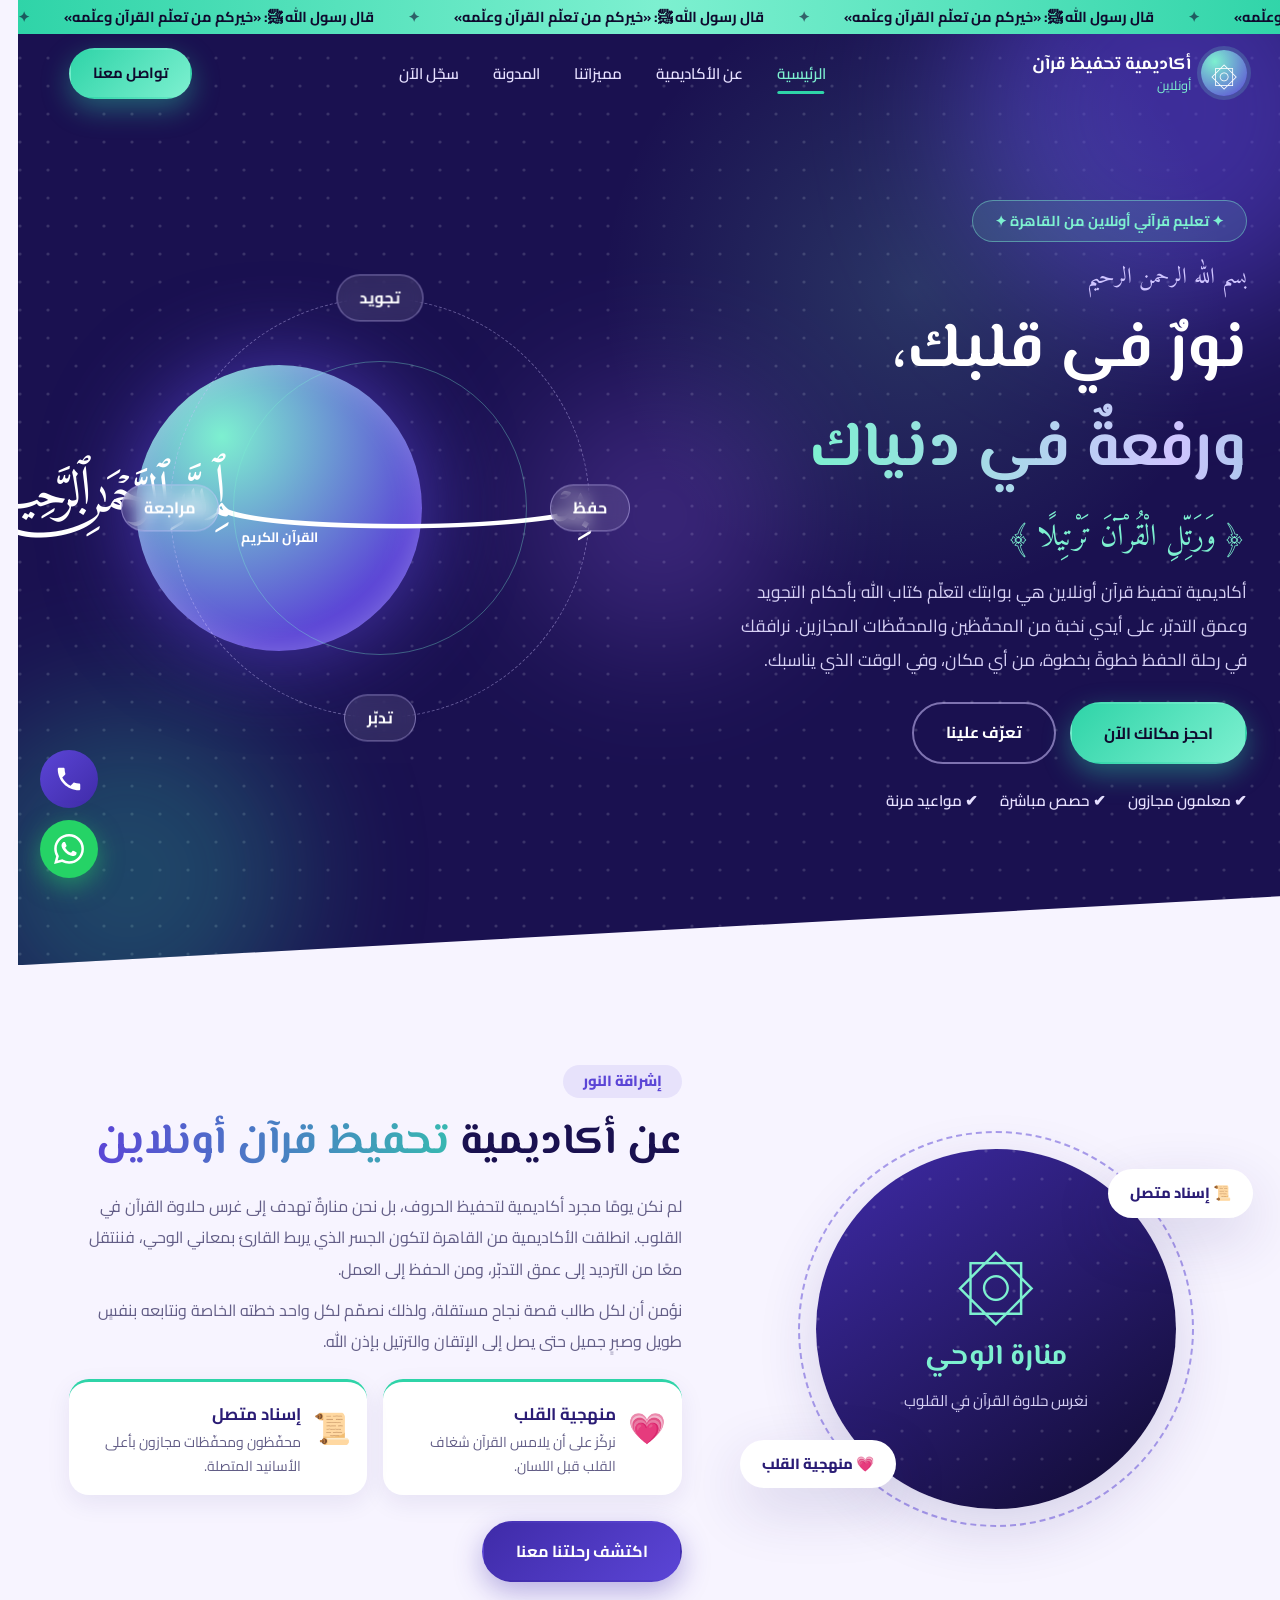
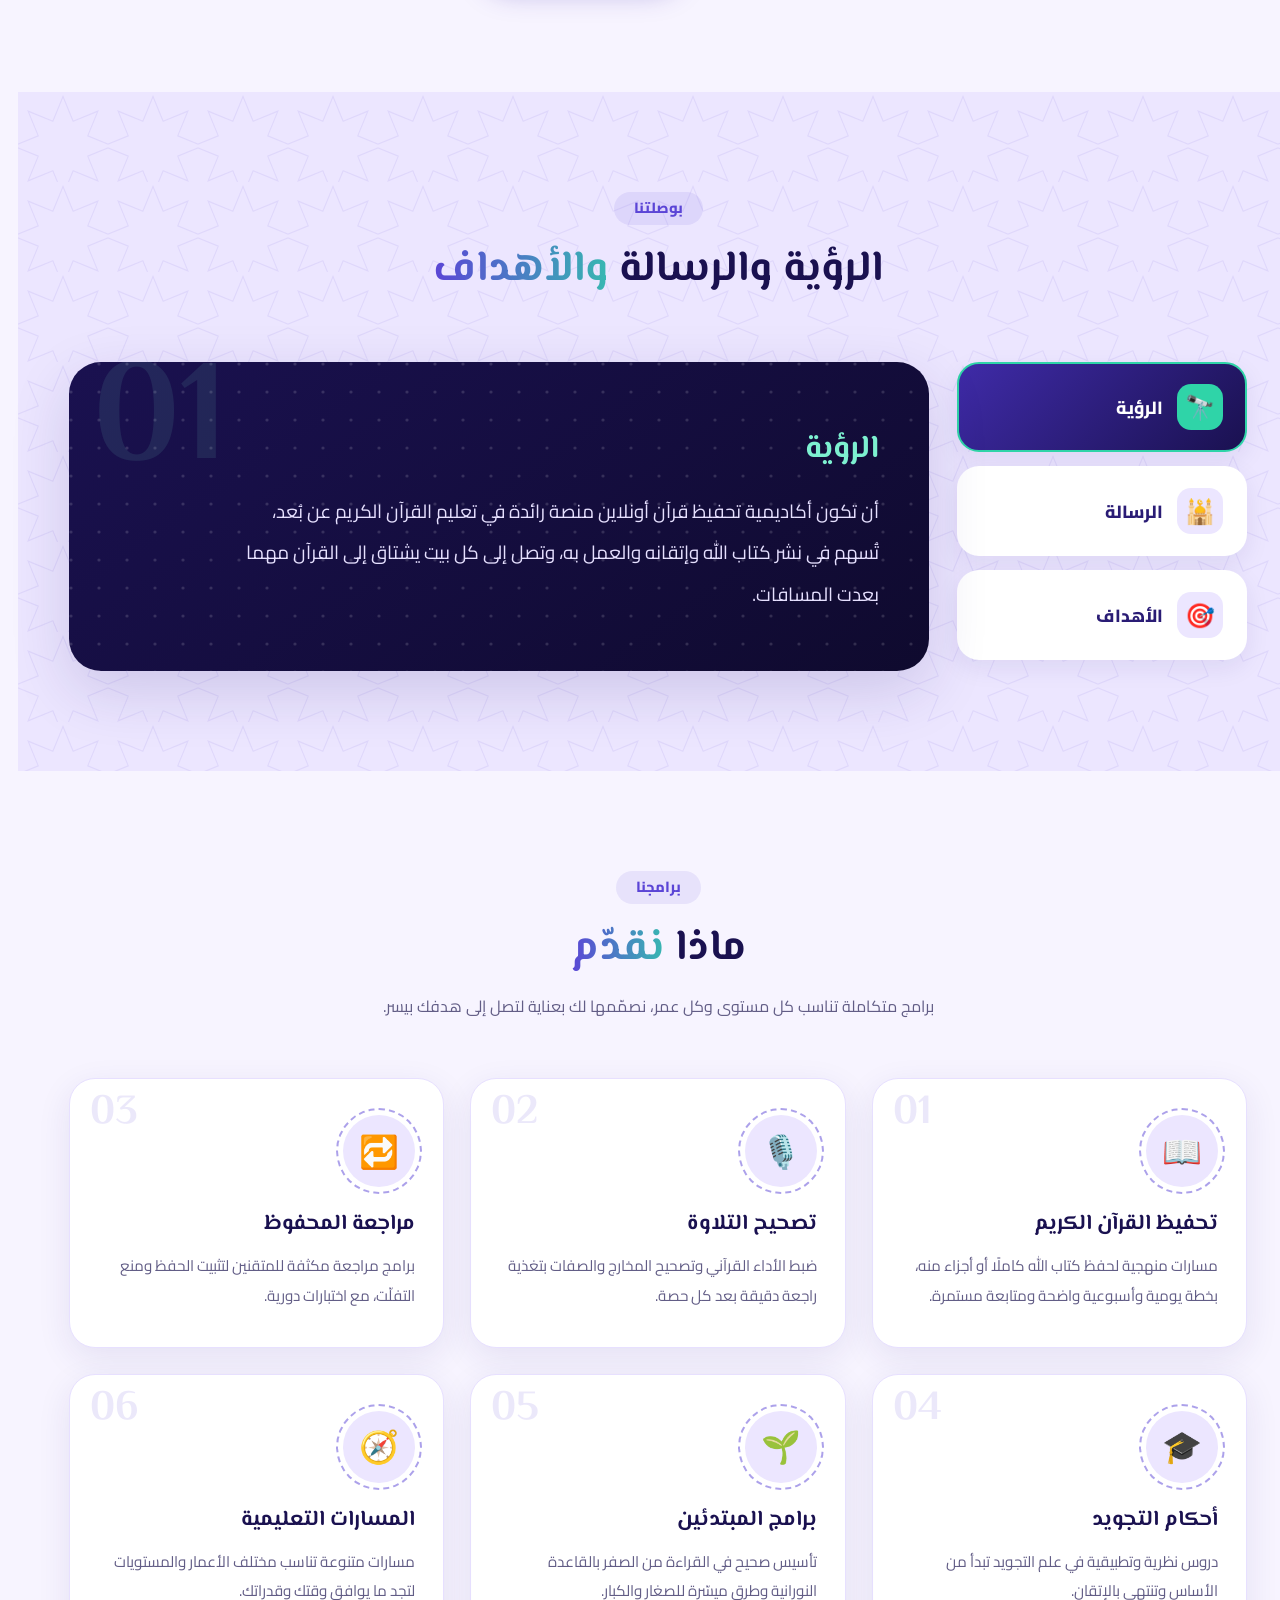
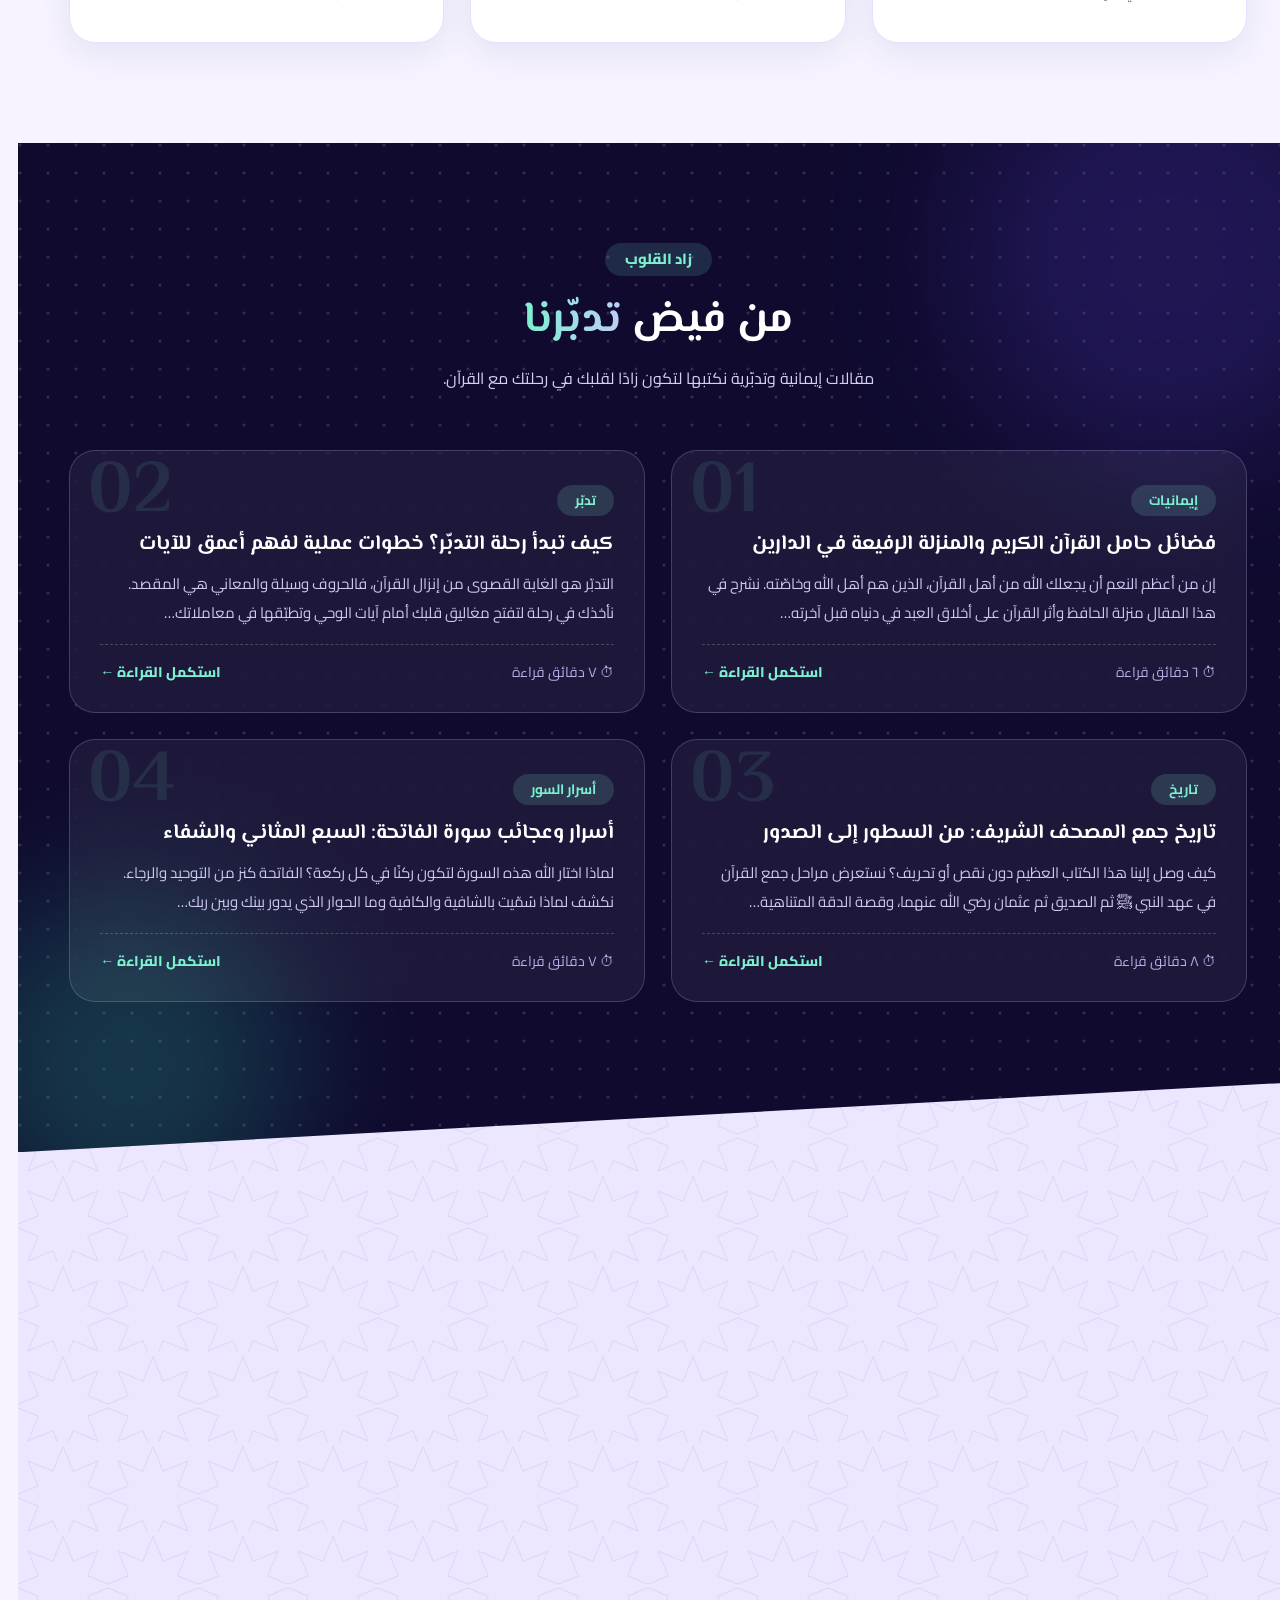
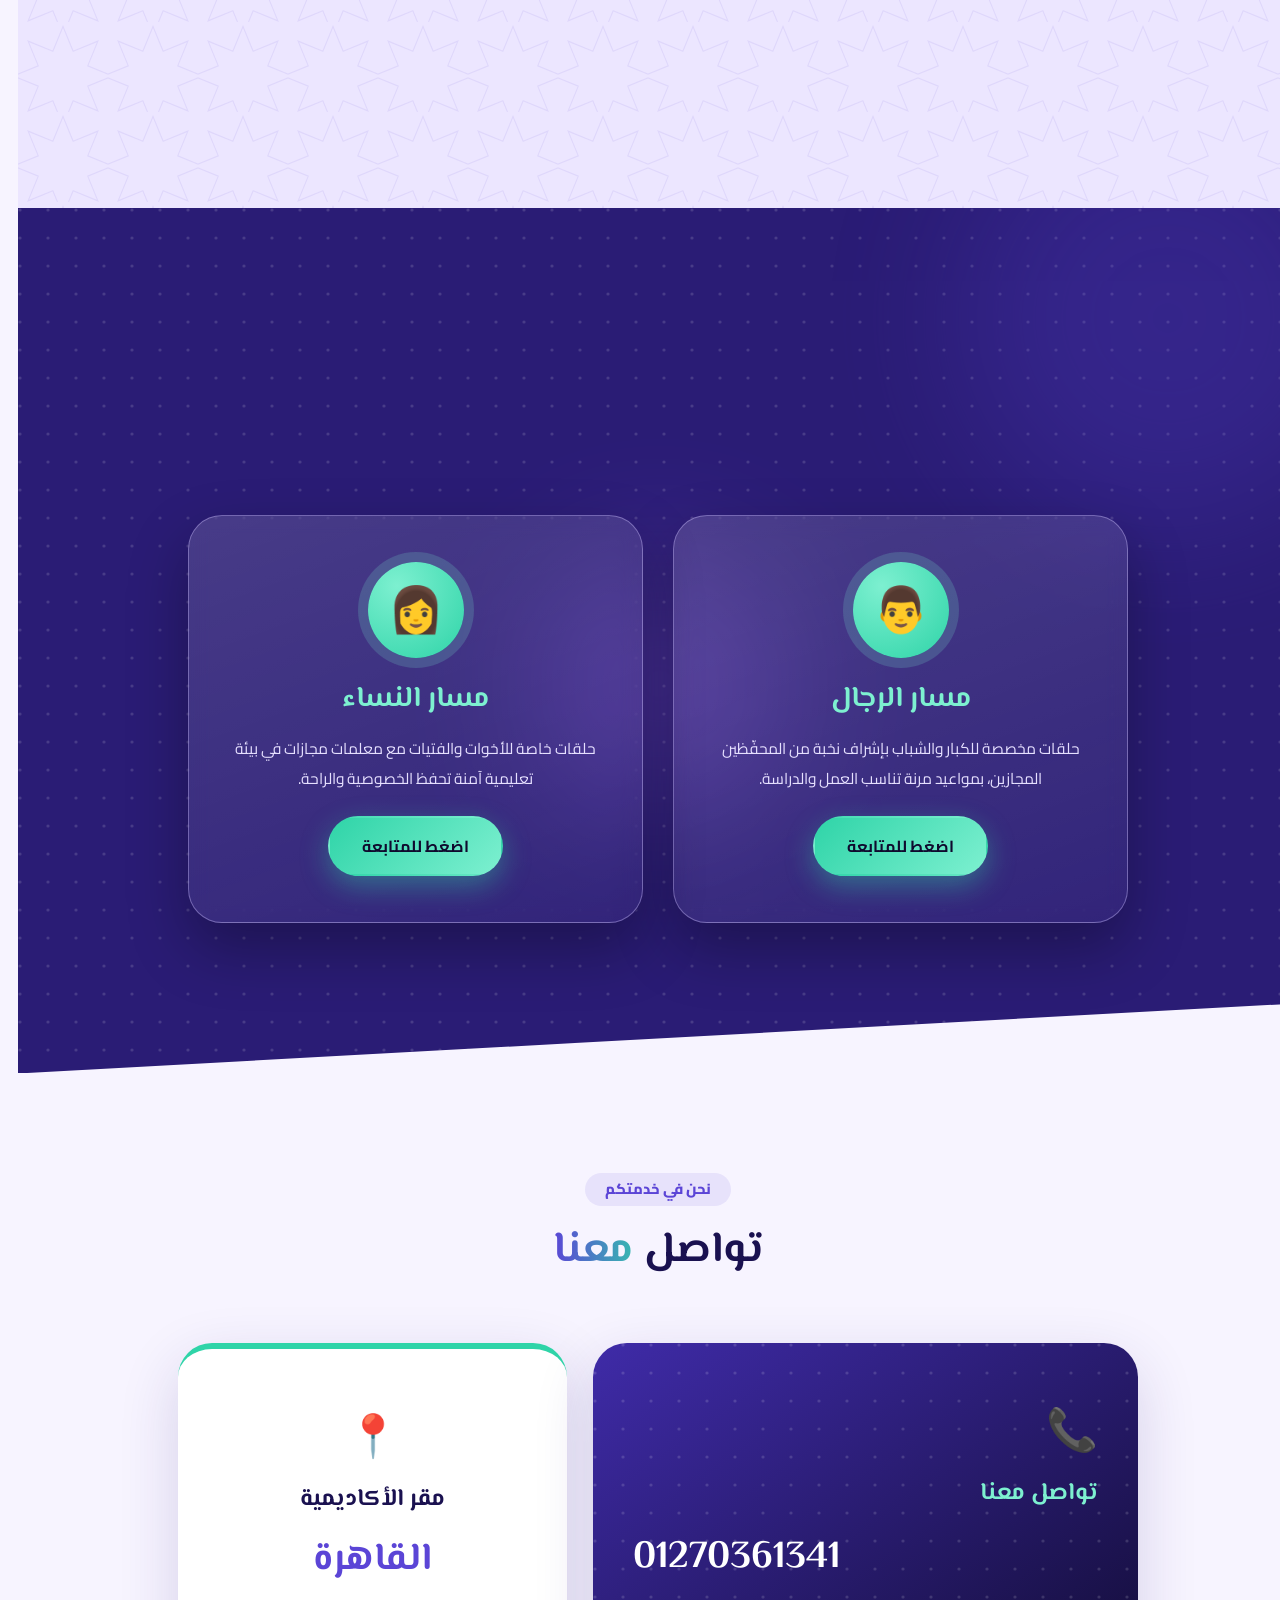
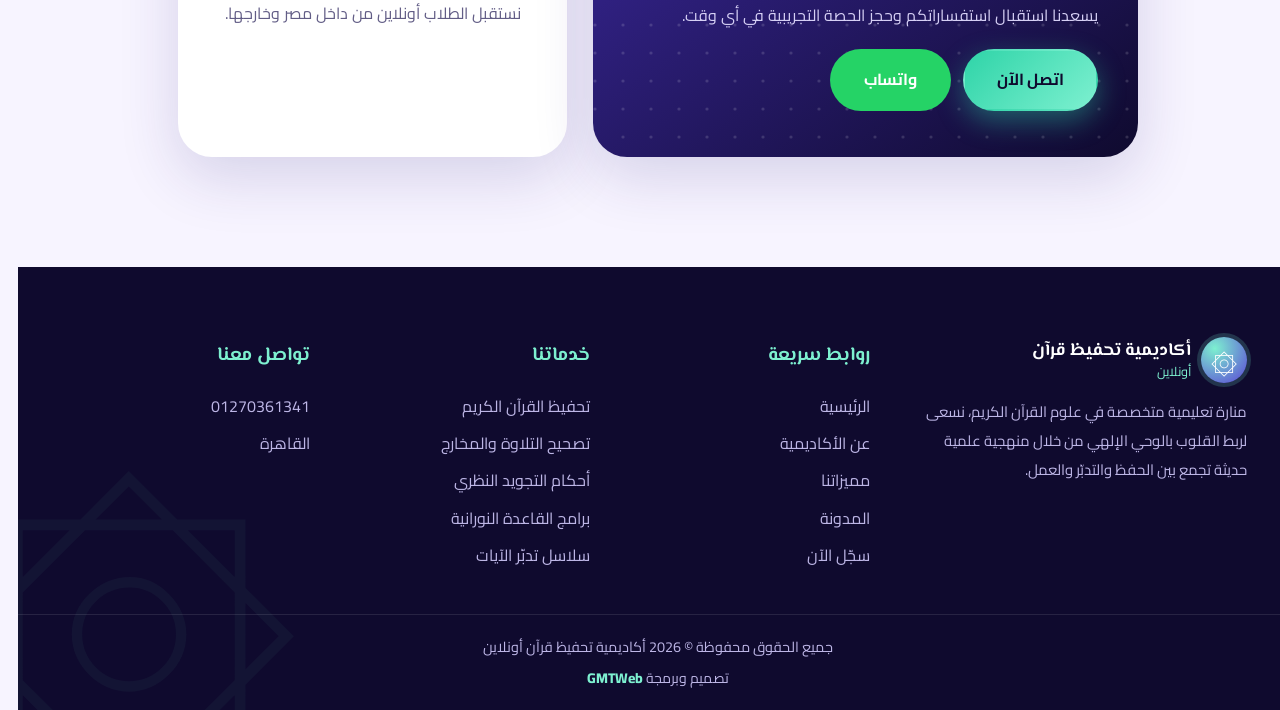
==== index.html @ fb39d2f0 "message" ====
<!DOCTYPE html>
<html lang="ar" dir="rtl">
<head>
  <meta charset="UTF-8">
  <meta name="viewport" content="width=device-width, initial-scale=1.0">
  <title>أكاديمية تحفيظ قرآن أونلاين | القاهرة</title>
  <meta name="description" content="أكاديمية تحفيظ قرآن أونلاين في القاهرة: تحفيظ وتجويد وتصحيح تلاوة ومراجعة على يد نخبة من المحفّظين والمحفّظات المجازين.">
  <link rel="preconnect" href="https://fonts.googleapis.com">
  <link rel="preconnect" href="https://fonts.gstatic.com" crossorigin>
  <link href="https://fonts.googleapis.com/css2?family=Amiri:wght@400;700&family=Cairo:wght@300;400;600;700;800&family=El+Messiri:wght@500;600;700&display=swap" rel="stylesheet">
  <link rel="stylesheet" href="style.css">
</head>
<body>

  <!-- ================= HEADER ================= -->
  <div class="site-header" id="siteHeader">
    <div class="topbar">
      <div class="topbar-track">
        <span>قال رسول الله ﷺ: «خيركم من تعلّم القرآن وعلّمه»</span><i>✦</i>
        <span>قال رسول الله ﷺ: «خيركم من تعلّم القرآن وعلّمه»</span><i>✦</i>
        <span>قال رسول الله ﷺ: «خيركم من تعلّم القرآن وعلّمه»</span><i>✦</i>
        <span>قال رسول الله ﷺ: «خيركم من تعلّم القرآن وعلّمه»</span><i>✦</i>
        <span>قال رسول الله ﷺ: «خيركم من تعلّم القرآن وعلّمه»</span><i>✦</i>
        <span>قال رسول الله ﷺ: «خيركم من تعلّم القرآن وعلّمه»</span><i>✦</i>
      </div>
    </div>
    <nav class="nav">
      <div class="container nav-in">
        <a href="#home" class="logo">
          <span class="logo-mark">۞</span>
          <span class="logo-text"><b>أكاديمية تحفيظ قرآن</b><small>أونلاين</small></span>
        </a>
        <ul class="menu" id="menu">
          <li><a href="#home" data-sec="home" class="active">الرئيسية</a></li>
          <li><a href="#about" data-sec="about">عن الأكاديمية</a></li>
          <li><a href="#features" data-sec="features">مميزاتنا</a></li>
          <li><a href="#blog" data-sec="blog">المدونة</a></li>
          <li><a href="#register" data-sec="register">سجّل الآن</a></li>
          <li class="menu-wa"><a href="https://wa.me/201270361341" target="_blank" rel="noopener">تواصل معنا</a></li>
        </ul>
        <div class="nav-end">
          <a href="https://wa.me/201270361341" target="_blank" rel="noopener" class="btn btn-mint btn-sm nav-wa">تواصل معنا</a>
          <button class="burger" id="burger" aria-label="القائمة"><span></span><span></span><span></span></button>
        </div>
      </div>
    </nav>
  </div>

  <!-- ================= HERO ================= -->
  <section class="hero cut" id="home">
    <div class="blob b1"></div><div class="blob b2"></div><div class="blob b3"></div>
    <div class="spot"></div>
    <div class="container hero-grid">
      <div class="hero-text reveal-r">
        <span class="pill">✦ تعليم قرآني أونلاين من القاهرة ✦</span>
        <p class="basmala">بسم الله الرحمن الرحيم</p>
        <h1>نورٌ في قلبك،<br><span class="grad">ورفعةٌ في دنياك</span></h1>
        <p class="hero-verse">﴿ وَرَتِّلِ الْقُرْآنَ تَرْتِيلًا ﴾</p>
        <p class="hero-desc">
          أكاديمية تحفيظ قرآن أونلاين هي بوابتك لتعلّم كتاب الله بأحكام التجويد وعمق التدبّر،
          على أيدي نخبة من المحفّظين والمحفّظات المجازين. نرافقك في رحلة الحفظ خطوةً بخطوة،
          من أي مكان، وفي الوقت الذي يناسبك.
        </p>
        <div class="hero-btns">
          <button class="btn btn-mint" data-open-modal data-track="حجز عام">احجز مكانك الآن</button>
          <a href="#about" class="btn btn-line">تعرّف علينا</a>
        </div>
        <ul class="hero-checks">
          <li>✔ معلمون مجازون</li>
          <li>✔ حصص مباشرة</li>
          <li>✔ مواعيد مرنة</li>
        </ul>
      </div>

      <div class="hero-visual reveal-z">
        <div class="orbit">
          <div class="o-ring o-r1"></div>
          <div class="o-ring o-r2"></div>
          <div class="o-spin">
            <span class="o-chip oc1">تجويد</span>
            <span class="o-chip oc2">حفظ</span>
            <span class="o-chip oc3">تدبّر</span>
            <span class="o-chip oc4">مراجعة</span>
          </div>
          <div class="o-core"><span>﷽</span><small>القرآن الكريم</small></div>
        </div>
      </div>
    </div>
  </section>

  <!-- ================= ABOUT ================= -->
  <section class="section about after-cut" id="about">
    <div class="container about-grid">
      <div class="about-visual reveal-l">
        <div class="disc">
          <div class="disc-ring"></div>
          <div class="disc-in">
            <span class="disc-star">۞</span>
            <h3>منارة الوحي</h3>
            <p>نغرس حلاوة القرآن في القلوب</p>
          </div>
        </div>
        <div class="glass-chip gc-1">📜 إسناد متصل</div>
        <div class="glass-chip gc-2">💗 منهجية القلب</div>
      </div>

      <div class="about-text reveal-r">
        <span class="label">إشراقة النور</span>
        <h2 class="h2">عن أكاديمية <span class="grad">تحفيظ قرآن أونلاين</span></h2>
        <p>
          لم نكن يومًا مجرد أكاديمية لتحفيظ الحروف، بل نحن منارةٌ تهدف إلى غرس حلاوة القرآن في القلوب.
          انطلقت الأكاديمية من القاهرة لتكون الجسر الذي يربط القارئ بمعاني الوحي،
          فننتقل معًا من الترديد إلى عمق التدبّر، ومن الحفظ إلى العمل.
        </p>
        <p>
          نؤمن أن لكل طالب قصة نجاح مستقلة، ولذلك نصمّم لكل واحد خطته الخاصة ونتابعه بنفسٍ طويل
          وصبرٍ جميل حتى يصل إلى الإتقان والترتيل بإذن الله.
        </p>
        <div class="about-feats">
          <div class="feat"><span>💗</span><div><h4>منهجية القلب</h4><p>نركّز على أن يلامس القرآن شغاف القلب قبل اللسان.</p></div></div>
          <div class="feat"><span>📜</span><div><h4>إسناد متصل</h4><p>محفّظون ومحفّظات مجازون بأعلى الأسانيد المتصلة.</p></div></div>
        </div>
        <a href="#register" class="btn btn-violet">اكتشف رحلتنا معنا</a>
      </div>
    </div>
  </section>

  <!-- ================= VISION / MISSION / GOALS ================= -->
  <section class="section vmg">
    <div class="container">
      <div class="head reveal">
        <span class="label">بوصلتنا</span>
        <h2 class="h2">الرؤية والرسالة <span class="grad">والأهداف</span></h2>
      </div>
      <div class="vmg-wrap reveal">
        <div class="vmg-tabs" id="vmgTabs">
          <button class="vtab active" data-v="v1"><span>🔭</span>الرؤية</button>
          <button class="vtab" data-v="v2"><span>🕌</span>الرسالة</button>
          <button class="vtab" data-v="v3"><span>🎯</span>الأهداف</button>
        </div>
        <div class="vmg-panels">
          <div class="vpanel active" id="v1">
            <b class="vbig">01</b>
            <h3>الرؤية</h3>
            <p>أن تكون أكاديمية تحفيظ قرآن أونلاين منصة رائدة في تعليم القرآن الكريم عن بُعد، تُسهم في نشر كتاب الله وإتقانه والعمل به، وتصل إلى كل بيت يشتاق إلى القرآن مهما بعدت المسافات.</p>
          </div>
          <div class="vpanel" id="v2">
            <b class="vbig">02</b>
            <h3>الرسالة</h3>
            <p>تقديم تعليم قرآني متميز يجمع بين أصالة التلقّي وحداثة الوسائل، مع التركيز على تدبّر المعاني والعمل بها، لبناء شخصية مسلمة متزنة ومعتزّة بدينها وقادرة على التأثير في مجتمعها.</p>
          </div>
          <div class="vpanel" id="v3">
            <b class="vbig">03</b>
            <h3>الأهداف</h3>
            <p>تيسير حفظ القرآن الكريم لجميع الفئات، وإتقان أحكام التجويد، ونشر ثقافة تدبّر الآيات، وتخريج أجيال حافظة لكتاب الله قولًا وفعلًا وخُلقًا.</p>
          </div>
        </div>
      </div>
    </div>
  </section>

  <!-- ================= SERVICES ================= -->
  <section class="section services" id="services">
    <div class="container">
      <div class="head reveal">
        <span class="label">برامجنا</span>
        <h2 class="h2">ماذا <span class="grad">نقدّم</span></h2>
        <p class="sub">برامج متكاملة تناسب كل مستوى وكل عمر، نصمّمها لك بعناية لتصل إلى هدفك بيسر.</p>
      </div>
      <div class="srv-grid">
        <article class="srv reveal" data-tilt><span class="srv-n">01</span><div class="srv-ico">📖</div><h3>تحفيظ القرآن الكريم</h3><p>مسارات منهجية لحفظ كتاب الله كاملًا أو أجزاء منه، بخطة يومية وأسبوعية واضحة ومتابعة مستمرة.</p></article>
        <article class="srv reveal" data-tilt><span class="srv-n">02</span><div class="srv-ico">🎙️</div><h3>تصحيح التلاوة</h3><p>ضبط الأداء القرآني وتصحيح المخارج والصفات بتغذية راجعة دقيقة بعد كل حصة.</p></article>
        <article class="srv reveal" data-tilt><span class="srv-n">03</span><div class="srv-ico">🔁</div><h3>مراجعة المحفوظ</h3><p>برامج مراجعة مكثفة للمتقنين لتثبيت الحفظ ومنع التفلّت، مع اختبارات دورية.</p></article>
        <article class="srv reveal" data-tilt><span class="srv-n">04</span><div class="srv-ico">🎓</div><h3>أحكام التجويد</h3><p>دروس نظرية وتطبيقية في علم التجويد تبدأ من الأساس وتنتهي بالإتقان.</p></article>
        <article class="srv reveal" data-tilt><span class="srv-n">05</span><div class="srv-ico">🌱</div><h3>برامج المبتدئين</h3><p>تأسيس صحيح في القراءة من الصفر بالقاعدة النورانية وطرق ميسّرة للصغار والكبار.</p></article>
        <article class="srv reveal" data-tilt><span class="srv-n">06</span><div class="srv-ico">🧭</div><h3>المسارات التعليمية</h3><p>مسارات متنوعة تناسب مختلف الأعمار والمستويات لتجد ما يوافق وقتك وقدراتك.</p></article>
      </div>
    </div>
  </section>

  <!-- ================= BLOG ================= -->
  <section class="section blog cut" id="blog">
    <div class="blob b1 soft"></div><div class="blob b2 soft"></div>
    <div class="container">
      <div class="head reveal light">
        <span class="label">زاد القلوب</span>
        <h2 class="h2">من فيض <span class="grad">تدبّرنا</span></h2>
        <p class="sub">مقالات إيمانية وتدبّرية نكتبها لتكون زادًا لقلبك في رحلتك مع القرآن.</p>
      </div>
      <div class="post-grid">
        <a class="post reveal" href="details.html?id=1">
          <b class="post-n">01</b>
          <span class="post-tag">إيمانيات</span>
          <h3>فضائل حامل القرآن الكريم والمنزلة الرفيعة في الدارين</h3>
          <p>إن من أعظم النعم أن يجعلك الله من أهل القرآن، الذين هم أهل الله وخاصّته. نشرح في هذا المقال منزلة الحافظ وأثر القرآن على أخلاق العبد في دنياه قبل آخرته…</p>
          <span class="post-foot"><em>⏱ ٦ دقائق قراءة</em><u>استكمل القراءة ←</u></span>
        </a>
        <a class="post reveal" href="details.html?id=2">
          <b class="post-n">02</b>
          <span class="post-tag">تدبّر</span>
          <h3>كيف تبدأ رحلة التدبّر؟ خطوات عملية لفهم أعمق للآيات</h3>
          <p>التدبّر هو الغاية القصوى من إنزال القرآن، فالحروف وسيلة والمعاني هي المقصد. نأخذك في رحلة لتفتح مغاليق قلبك أمام آيات الوحي وتطبّقها في معاملاتك…</p>
          <span class="post-foot"><em>⏱ ٧ دقائق قراءة</em><u>استكمل القراءة ←</u></span>
        </a>
        <a class="post reveal" href="details.html?id=3">
          <b class="post-n">03</b>
          <span class="post-tag">تاريخ</span>
          <h3>تاريخ جمع المصحف الشريف: من السطور إلى الصدور</h3>
          <p>كيف وصل إلينا هذا الكتاب العظيم دون نقص أو تحريف؟ نستعرض مراحل جمع القرآن في عهد النبي ﷺ ثم الصديق ثم عثمان رضي الله عنهما، وقصة الدقة المتناهية…</p>
          <span class="post-foot"><em>⏱ ٨ دقائق قراءة</em><u>استكمل القراءة ←</u></span>
        </a>
        <a class="post reveal" href="details.html?id=4">
          <b class="post-n">04</b>
          <span class="post-tag">أسرار السور</span>
          <h3>أسرار وعجائب سورة الفاتحة: السبع المثاني والشفاء</h3>
          <p>لماذا اختار الله هذه السورة لتكون ركنًا في كل ركعة؟ الفاتحة كنز من التوحيد والرجاء. نكشف لماذا سُمّيت بالشافية والكافية وما الحوار الذي يدور بينك وبين ربك…</p>
          <span class="post-foot"><em>⏱ ٧ دقائق قراءة</em><u>استكمل القراءة ←</u></span>
        </a>
      </div>
    </div>
  </section>

  <!-- ================= FEATURES ================= -->
  <section class="section features after-cut" id="features">
    <svg width="0" height="0" style="position:absolute"><defs>
      <linearGradient id="rg" x1="0" y1="0" x2="1" y2="1"><stop offset="0" stop-color="#5b45d6"/><stop offset="1" stop-color="#2fd4a8"/></linearGradient>
    </defs></svg>
    <div class="container features-grid">
      <div class="features-text reveal-r">
        <span class="label">لماذا تختارنا؟</span>
        <h2 class="h2">نحن لا نحفّظ الحروف فحسب،<br>بل <span class="grad">نغرس حبّ القرآن</span> في النفوس</h2>
        <p>
          رحلتك مع القرآن الكريم هي أسمى رحلة قد تخوضها في حياتك، لذا نسخّر لك في الأكاديمية كل الإمكانيات
          التقنية والبشرية لتكون تجربتك فريدة وميسّرة ومباركة. نؤمن بأن كل طالب قصة نجاح مستقلة،
          ونبذل قصارى جهدنا لنصل بك إلى درجة الإتقان والترتيل.
        </p>
        <ul class="tags">
          <li>🛡️ بيئة تعليمية آمنة</li>
          <li>🕒 مرونة في المواعيد</li>
          <li>📝 خطط حفظ مخصصة</li>
        </ul>
      </div>

      <div class="rings reveal-l">
        <div class="ring-item">
          <div class="ring-svg"><svg viewBox="0 0 120 120"><circle class="rb" cx="60" cy="60" r="52"/><circle class="rf" cx="60" cy="60" r="52" data-p="100" transform="rotate(-90 60 60)"/></svg><b class="pnum" data-target="100">0%</b></div>
          <span>تعليم مباشر أونلاين بجودة عالية</span>
        </div>
        <div class="ring-item">
          <div class="ring-svg"><svg viewBox="0 0 120 120"><circle class="rb" cx="60" cy="60" r="52"/><circle class="rf" cx="60" cy="60" r="52" data-p="95" transform="rotate(-90 60 60)"/></svg><b class="pnum" data-target="95">0%</b></div>
          <span>مناهج مدروسة تناسب جميع الأعمار</span>
        </div>
        <div class="ring-item">
          <div class="ring-svg"><svg viewBox="0 0 120 120"><circle class="rb" cx="60" cy="60" r="52"/><circle class="rf" cx="60" cy="60" r="52" data-p="100" transform="rotate(-90 60 60)"/></svg><b class="pnum" data-target="100">0%</b></div>
          <span>معلمون مجازون ومؤهلون أكاديميًا وشرعيًا</span>
        </div>
        <div class="ring-item">
          <div class="ring-svg"><svg viewBox="0 0 120 120"><circle class="rb" cx="60" cy="60" r="52"/><circle class="rf" cx="60" cy="60" r="52" data-p="98" transform="rotate(-90 60 60)"/></svg><b class="pnum" data-target="98">0%</b></div>
          <span>متابعة فردية لكل طالب لضمان تطوره المستمر</span>
        </div>
      </div>
    </div>
  </section>

  <!-- ================= JOIN ================= -->
  <section class="section join cut" id="register">
    <div class="blob b1 soft"></div><div class="blob b3 soft"></div>
    <div class="container">
      <div class="head reveal light">
        <span class="label">ابدأ الآن</span>
        <h2 class="h2">انضم إلينا في <span class="grad">رحلة النور</span></h2>
        <p class="sub">فضلًا، اختر المسار المناسب لك لبدء رحلة الحفظ والتدبّر.</p>
      </div>
      <div class="join-grid">
        <article class="join-card reveal-r" data-tilt>
          <div class="join-ico">👨</div>
          <h3>مسار الرجال</h3>
          <p>حلقات مخصصة للكبار والشباب بإشراف نخبة من المحفّظين المجازين، بمواعيد مرنة تناسب العمل والدراسة.</p>
          <button class="btn btn-mint" data-open-modal data-track="مسار الرجال">اضغط للمتابعة</button>
        </article>
        <article class="join-card reveal-l" data-tilt>
          <div class="join-ico">👩</div>
          <h3>مسار النساء</h3>
          <p>حلقات خاصة للأخوات والفتيات مع معلمات مجازات في بيئة تعليمية آمنة تحفظ الخصوصية والراحة.</p>
          <button class="btn btn-mint" data-open-modal data-track="مسار النساء">اضغط للمتابعة</button>
        </article>
      </div>
    </div>
  </section>

  <!-- ================= CONTACT ================= -->
  <section class="section contact after-cut" id="contact">
    <div class="container">
      <div class="head reveal">
        <span class="label">نحن في خدمتكم</span>
        <h2 class="h2">تواصل <span class="grad">معنا</span></h2>
      </div>
      <div class="contact-grid">
        <div class="c-main reveal-r">
          <div class="c-ico">📞</div>
          <h3>تواصل معنا</h3>
          <p class="c-num" dir="ltr">01270361341</p>
          <p class="c-txt">يسعدنا استقبال استفساراتكم وحجز الحصة التجريبية في أي وقت.</p>
          <div class="c-btns">
            <a href="tel:01270361341" class="btn btn-mint">اتصل الآن</a>
            <a href="https://wa.me/201270361341" target="_blank" rel="noopener" class="btn btn-wa">واتساب</a>
          </div>
        </div>
        <div class="c-loc reveal-l">
          <div class="c-ico">📍</div>
          <h3>مقر الأكاديمية</h3>
          <p class="c-city">القاهرة</p>
          <p class="c-txt dark">نستقبل الطلاب أونلاين من داخل مصر وخارجها.</p>
        </div>
      </div>
    </div>
  </section>

  <!-- ================= FOOTER ================= -->
  <footer class="footer">
    <div class="container footer-grid">
      <div>
        <a href="#home" class="logo"><span class="logo-mark">۞</span><span class="logo-text"><b>أكاديمية تحفيظ قرآن</b><small>أونلاين</small></span></a>
        <p class="foot-about">منارة تعليمية متخصصة في علوم القرآن الكريم، نسعى لربط القلوب بالوحي الإلهي من خلال منهجية علمية حديثة تجمع بين الحفظ والتدبّر والعمل.</p>
      </div>
      <div>
        <h4>روابط سريعة</h4>
        <ul>
          <li><a href="#home">الرئيسية</a></li>
          <li><a href="#about">عن الأكاديمية</a></li>
          <li><a href="#features">مميزاتنا</a></li>
          <li><a href="#blog">المدونة</a></li>
          <li><a href="#register">سجّل الآن</a></li>
        </ul>
      </div>
      <div>
        <h4>خدماتنا</h4>
        <ul>
          <li><a href="#services">تحفيظ القرآن الكريم</a></li>
          <li><a href="#services">تصحيح التلاوة والمخارج</a></li>
          <li><a href="#services">أحكام التجويد النظري</a></li>
          <li><a href="#services">برامج القاعدة النورانية</a></li>
          <li><a href="details.html?id=2">سلاسل تدبّر الآيات</a></li>
        </ul>
      </div>
      <div>
        <h4>تواصل معنا</h4>
        <ul>
          <li dir="ltr" style="text-align:right">01270361341</li>
          <li>القاهرة</li>
        </ul>
      </div>
    </div>
      <div class="copy">
    <span>جميع الحقوق محفوظة © <span id="year">2026</span> أكاديمية تحفيظ قرآن أونلاين</span>
    <span class="credit">تصميم وبرمجة <a href="https://www.facebook.com/share/17UzqgSwiu/" target="_blank" rel="noopener">GMTWeb</a></span>
  </div>
  </footer>
  <a href="tel:01270361341" class="float-call" aria-label="اتصل بنا">
    <svg viewBox="0 0 24 24" aria-hidden="true"><path d="M6.62 10.79c1.44 2.83 3.76 5.14 6.59 6.59l2.2-2.2c.27-.27.67-.36 1.02-.24 1.12.37 2.33.57 3.57.57.55 0 1 .45 1 1V20c0 .55-.45 1-1 1-9.39 0-17-7.61-17-17 0-.55.45-1 1-1h3.5c.55 0 1 .45 1 1 0 1.25.2 2.45.57 3.57.11.35.03.74-.25 1.02l-2.2 2.2z"/></svg>
  </a>
  <a href="https://wa.me/201270361341" target="_blank" rel="noopener" class="float-wa" aria-label="واتساب">
    <svg viewBox="0 0 24 24" aria-hidden="true"><path d="M17.472 14.382c-.297-.149-1.758-.867-2.03-.967-.273-.099-.471-.148-.67.15-.197.297-.767.966-.94 1.164-.173.199-.347.223-.644.075-.297-.15-1.255-.463-2.39-1.475-.883-.788-1.48-1.761-1.653-2.059-.173-.297-.018-.458.13-.606.134-.133.298-.347.446-.52.149-.174.198-.298.298-.497.099-.198.05-.371-.025-.52-.075-.149-.669-1.612-.916-2.207-.242-.579-.487-.5-.669-.51-.173-.008-.371-.01-.57-.01-.198 0-.52.074-.792.372-.272.297-1.04 1.016-1.04 2.479 0 1.462 1.065 2.875 1.213 3.074.149.198 2.096 3.2 5.077 4.487.709.306 1.262.489 1.694.625.712.227 1.36.195 1.871.118.571-.085 1.758-.719 2.006-1.413.248-.694.248-1.289.173-1.413-.074-.124-.272-.198-.57-.347m-5.421 7.403h-.004a9.87 9.87 0 01-5.031-1.378l-.361-.214-3.741.982.998-3.648-.235-.374a9.86 9.86 0 01-1.51-5.26c.001-5.45 4.436-9.884 9.888-9.884 2.64 0 5.122 1.03 6.988 2.898a9.825 9.825 0 012.893 6.994c-.003 5.45-4.437 9.884-9.885 9.884m8.413-18.297A11.815 11.815 0 0012.05 0C5.495 0 .16 5.335.157 11.892c0 2.096.547 4.142 1.588 5.945L.057 24l6.305-1.654a11.882 11.882 0 005.683 1.448h.005c6.554 0 11.89-5.335 11.893-11.893a11.821 11.821 0 00-3.48-8.413Z"/></svg>
  </a>

  <button class="to-top" id="toTop" aria-label="للأعلى">↑</button>

  <!-- ================= MODAL ================= -->
  <div class="modal" id="modal" aria-hidden="true">
    <div class="modal-box">
      <button class="modal-x" id="modalClose" aria-label="إغلاق">×</button>
      <div class="modal-ico">📱</div>
      <h3>التحقق من البيانات</h3>
      <p>من فضلك اكتب رقم موبايلك عشان نتواصل معاك</p>
      <p class="modal-track">المسار: <b id="modalTrack">حجز عام</b></p>
      <form id="modalForm" novalidate>
        <input type="text" id="mName" placeholder="الاسم (اختياري)">
        <input type="tel" id="mPhone" placeholder="رقم الموبايل" dir="ltr">
        <small class="err" id="mErr">يرجى إدخال رقم موبايل صحيح</small>
        <button type="submit" class="btn btn-mint btn-block">التسجيل الآن</button>
      </form>
    </div>
  </div>

  <script src="script.js"></script>
</body>
</html>
---- style.css ----
/* ================= RESET & VARIABLES ================= */
*{margin:0;padding:0;box-sizing:border-box}
:root{
  --p9:#0f0a2e; --p8:#1a1150; --p7:#2a1c75; --p6:#3f2ba8; --p5:#5b45d6;
  --mint:#2fd4a8; --mint2:#7df0d0; --lilac:#cfc4ff;
  --bg:#f7f4ff; --bg2:#ece6ff; --ink:#1b1740; --mut:#625d86;
  --r:26px;
  --sh:0 20px 60px rgba(42,28,117,.16);
  --dots:url("data:image/svg+xml,%3Csvg xmlns='http://www.w3.org/2000/svg' width='28' height='28'%3E%3Ccircle cx='2' cy='2' r='1.6' fill='%23ffffff' fill-opacity='.14'/%3E%3C/svg%3E");
  --star:url("data:image/svg+xml,%3Csvg xmlns='http://www.w3.org/2000/svg' width='90' height='90' viewBox='0 0 80 80'%3E%3Cg fill='none' stroke='%235b45d6' stroke-opacity='.09' stroke-width='1'%3E%3Cpath d='M40 4l9 22 22-9-9 22 22 9-22 9 9 22-22-9-9 22-9-22-22 9 9-22-22-9 22-9-9-22 22 9z'/%3E%3C/g%3E%3C/svg%3E");
}
html{scroll-behavior:smooth;scroll-padding-top:110px}
body{font-family:'Cairo',sans-serif;color:var(--ink);background:var(--bg);line-height:1.95;overflow-x:hidden}
body.lock{overflow:hidden}
a{text-decoration:none;color:inherit}
ul,ol{list-style:none}
button{font-family:inherit}
.container{width:min(1180px,92%);margin-inline:auto}
.section{padding:100px 0;position:relative}

/* ================= REVEAL (قبل أي ستايل عشان الهوفر يغلب) ================= */
.reveal,.reveal-l,.reveal-r,.reveal-z{opacity:0;transition:opacity .9s ease,transform .9s cubic-bezier(.2,.8,.2,1)}
.reveal{transform:translateY(40px)}
.reveal-l{transform:translateX(-70px)}
.reveal-r{transform:translateX(70px)}
.reveal-z{transform:scale(.85)}
.reveal.show,.reveal-l.show,.reveal-r.show,.reveal-z.show{opacity:1;transform:none}

/* ================= GRADIENT TEXT / BLOBS ================= */
.grad{background:linear-gradient(90deg,var(--mint2),var(--lilac),var(--mint),var(--mint2));background-size:250% 100%;-webkit-background-clip:text;background-clip:text;color:transparent;-webkit-text-fill-color:transparent;animation:shimmer 6s linear infinite}
@keyframes shimmer{to{background-position:-250% 0}}
.h2 .grad,.d-cta .grad{background-image:linear-gradient(90deg,var(--p5),var(--mint),var(--p5));background-size:250% 100%}
.light .h2 .grad{background-image:linear-gradient(90deg,var(--mint2),var(--lilac),var(--mint2))}
.blob{position:absolute;border-radius:50%;filter:blur(70px);animation:drift 14s ease-in-out infinite alternate;pointer-events:none}
.b1{width:420px;height:420px;background:var(--p5);top:-100px;right:-80px;opacity:.55}
.b2{width:340px;height:340px;background:var(--mint);bottom:-80px;left:-60px;opacity:.28;animation-delay:2s}
.b3{width:260px;height:260px;background:#a46bff;top:40%;left:40%;opacity:.25;animation-delay:4s}
.blob.soft{opacity:.22}
@keyframes drift{from{transform:translate(0,0) scale(1)}to{transform:translate(50px,40px) scale(1.15)}}
@keyframes spin{to{rotate:360deg}}
@keyframes unspin{to{rotate:-360deg}}

/* ================= CUT SECTIONS (قص مائل) ================= */
.cut{position:relative;z-index:2;clip-path:polygon(0 0,100% 0,100% calc(100% - 70px),0 100%)}
.after-cut{position:relative;z-index:1;margin-top:-70px;padding-top:170px}
.after-cut-f{margin-top:0}

/* ================= BUTTONS ================= */
.btn{display:inline-block;padding:13px 32px;border-radius:50px;font-weight:700;font-size:1rem;cursor:pointer;border:2px solid transparent;transition:.3s;text-align:center;position:relative;overflow:hidden}
.btn-sm{padding:9px 22px;font-size:.92rem}
.btn-block{display:block;width:100%}
.btn-mint{background:linear-gradient(135deg,var(--mint),var(--mint2));color:var(--p9);box-shadow:0 10px 28px rgba(47,212,168,.4)}
.btn-mint::after{content:"";position:absolute;top:0;left:-80%;width:50%;height:100%;background:linear-gradient(100deg,transparent,rgba(255,255,255,.55),transparent);transform:skewX(-20deg);transition:.7s}
.btn-mint:hover{transform:translateY(-3px);box-shadow:0 14px 34px rgba(47,212,168,.55)}
.btn-mint:hover::after{left:140%}
.btn-violet{background:linear-gradient(135deg,var(--p6),var(--p5));color:#fff;box-shadow:0 10px 28px rgba(63,43,168,.35)}
.btn-violet:hover{transform:translateY(-3px)}
.btn-line{border-color:rgba(207,196,255,.55);color:#fff}
.btn-line:hover{background:#fff;color:var(--p8)}
.btn-wa{background:#25d366;color:#fff}
.btn-wa:hover{transform:translateY(-3px)}

/* ================= HEADER ================= */
.site-header{position:fixed;top:0;left:0;right:0;z-index:1000;transition:.35s}
.topbar{background:linear-gradient(90deg,var(--mint),var(--mint2),var(--mint));color:var(--p9);height:34px;overflow:hidden;direction:ltr;transition:height .35s}
.topbar-track{display:inline-flex;gap:34px;white-space:nowrap;direction:rtl;line-height:34px;font-weight:700;font-size:.9rem;animation:slide 45s linear infinite}
.topbar-track i{font-style:normal;opacity:.6}
@keyframes slide{to{transform:translateX(-50%)}}
.site-header.scrolled .topbar{height:0}
.nav{padding:14px 0;transition:.35s}
.site-header.scrolled .nav,.site-header.solid .nav{background:rgba(15,10,46,.9);backdrop-filter:blur(14px);padding:9px 0;box-shadow:0 10px 30px rgba(0,0,0,.3)}
.nav-in{display:flex;align-items:center;justify-content:space-between;gap:20px}
.logo{display:flex;align-items:center;gap:10px;color:#fff}
.logo-mark{width:46px;height:46px;border-radius:50%;background:radial-gradient(circle at 30% 25%,var(--mint2),var(--p5));display:grid;place-items:center;font-size:1.7rem;color:#fff;box-shadow:0 0 0 4px rgba(125,240,208,.18)}
.logo:hover .logo-mark{animation:spinOnce 1s}
@keyframes spinOnce{to{transform:rotate(360deg)}}
.logo-text{display:flex;flex-direction:column;line-height:1.35}
.logo-text b{font-family:'El Messiri',sans-serif;font-size:1.12rem}
.logo-text small{color:var(--mint2);font-size:.8rem}
.menu{display:flex;gap:4px;align-items:center}
.menu a{color:#e6e0ff;padding:8px 15px;font-weight:600;font-size:.95rem;position:relative;transition:.3s}
.menu a::after{content:"";position:absolute;bottom:2px;left:50%;width:0;height:3px;border-radius:3px;background:var(--mint);transition:.35s;transform:translateX(-50%)}
.menu a:hover,.menu a.active{color:var(--mint2)}
.menu a:hover::after,.menu a.active::after{width:60%}
.menu-wa{display:none}
.nav-end{display:flex;align-items:center;gap:12px}
.burger{display:none;background:none;border:none;cursor:pointer;width:40px;height:40px;flex-direction:column;justify-content:center;gap:6px;z-index:1200}
.burger span{display:block;height:3px;width:26px;background:var(--mint);border-radius:3px;transition:.3s;margin-inline:auto}
.burger.open span:nth-child(1){transform:translateY(9px) rotate(45deg)}
.burger.open span:nth-child(2){opacity:0}
.burger.open span:nth-child(3){transform:translateY(-9px) rotate(-45deg)}

/* ================= HERO ================= */
.hero{background:var(--p8);color:#fff;padding:200px 0 150px;overflow:hidden}
.hero::before{content:"";position:absolute;inset:0;background-image:var(--dots)}
.spot{position:absolute;inset:0;background:radial-gradient(520px circle at var(--mx,70%) var(--my,30%),rgba(125,240,208,.16),transparent 60%);pointer-events:none}
.hero-grid{display:grid;grid-template-columns:1.1fr .9fr;gap:40px;align-items:center;position:relative;z-index:2}
.pill{display:inline-block;background:rgba(125,240,208,.12);border:1px solid rgba(125,240,208,.45);color:var(--mint2);padding:6px 22px;border-radius:50px;font-size:.9rem;font-weight:700;margin-bottom:14px}
.basmala{font-family:'Amiri',serif;font-size:1.4rem;color:var(--lilac);margin-bottom:2px}
.hero h1{font-family:'El Messiri',sans-serif;font-size:clamp(2.3rem,5vw,4rem);line-height:1.55;font-weight:700;margin-bottom:8px}
.hero-verse{font-family:'Amiri',serif;font-size:1.9rem;color:var(--mint2);margin-bottom:8px}
.hero-desc{color:#d6d0f5;font-size:1.08rem;max-width:580px;margin-bottom:26px}
.hero-btns{display:flex;gap:14px;flex-wrap:wrap;margin-bottom:22px}
.hero-checks{display:flex;gap:22px;flex-wrap:wrap;color:#e6e0ff;font-size:.95rem;font-weight:600}
.hero-checks li{color:var(--mint2)}
.hero-checks li{color:#e6e0ff}

.hero-visual{display:grid;place-items:center}
.orbit{position:relative;width:min(420px,90%);aspect-ratio:1;display:grid;place-items:center}
.o-ring{position:absolute;border-radius:50%}
.o-r1{inset:0;border:1.5px dashed rgba(207,196,255,.4);animation:spin 50s linear infinite}
.o-r2{inset:15%;border:1.5px solid rgba(125,240,208,.35);animation:spin 36s linear infinite reverse}
.o-spin{position:absolute;inset:0;animation:spin 30s linear infinite}
.o-chip{position:absolute;translate:-50% -50%;animation:unspin 30s linear infinite;background:rgba(255,255,255,.1);backdrop-filter:blur(8px);border:1px solid rgba(207,196,255,.5);color:#fff;padding:7px 22px;border-radius:50px;font-weight:700;white-space:nowrap}
.oc1{top:0;left:50%}.oc2{top:50%;left:100%}.oc3{top:100%;left:50%}.oc4{top:50%;left:0}
.o-core{width:46%;aspect-ratio:1;border-radius:50%;background:radial-gradient(circle at 30% 25%,var(--mint2),var(--p5) 72%);display:grid;place-content:center;text-align:center;box-shadow:0 0 90px rgba(91,69,214,.75),inset 0 0 30px rgba(255,255,255,.25);animation:pulseCore 4s ease-in-out infinite;color:#fff}
.o-core span{font-family:'Amiri',serif;font-size:3.4rem;line-height:1.1}
.o-core small{font-weight:700;font-size:.85rem}
@keyframes pulseCore{50%{transform:scale(1.07)}}

/* ================= HEADINGS ================= */
.head{text-align:center;max-width:720px;margin:0 auto 56px}
.label{display:inline-block;color:var(--p5);font-weight:800;margin-bottom:4px;background:rgba(91,69,214,.1);padding:2px 20px;border-radius:50px;font-size:.92rem}
.h2{font-family:'El Messiri',sans-serif;font-size:clamp(1.8rem,3.4vw,2.7rem);line-height:1.65;color:var(--p8);font-weight:700;margin-top:6px}
.sub{color:var(--mut);margin-top:6px}
.light .label{background:rgba(125,240,208,.14);color:var(--mint2)}
.light .h2{color:#fff}
.light .sub{color:#d6d0f5}

/* ================= ABOUT ================= */
.about-grid{display:grid;grid-template-columns:.9fr 1.1fr;gap:64px;align-items:center}
.about-visual{position:relative;display:grid;place-items:center;padding:30px}
.disc{position:relative;width:min(360px,100%);aspect-ratio:1;display:grid;place-items:center}
.disc-ring{position:absolute;inset:-18px;border-radius:50%;border:2px dashed var(--p5);opacity:.5;animation:spin 40s linear infinite}
.disc-in{width:100%;height:100%;border-radius:50%;background:linear-gradient(145deg,var(--p6),var(--p9));display:grid;place-content:center;text-align:center;color:#fff;box-shadow:var(--sh);background-image:var(--dots),linear-gradient(145deg,var(--p6),var(--p9))}
.disc-star{font-size:5rem;line-height:1.1;color:var(--mint2);display:inline-block;animation:spin 25s linear infinite}
.disc-in h3{font-family:'El Messiri',sans-serif;font-size:1.8rem;color:var(--mint2)}
.disc-in p{color:#d6d0f5;font-size:.95rem}
.glass-chip{position:absolute;background:#fff;color:var(--p7);font-weight:800;padding:10px 22px;border-radius:50px;box-shadow:var(--sh);font-size:.92rem;animation:bob 5s ease-in-out infinite}
.gc-1{top:12%;right:-6px}
.gc-2{bottom:12%;left:-6px;animation-delay:1.8s}
@keyframes bob{0%,100%{transform:translateY(0)}50%{transform:translateY(-14px)}}
.about-text .h2{margin-bottom:12px}
.about-text>p{color:var(--mut);margin-bottom:10px}
.about-feats{display:grid;grid-template-columns:1fr 1fr;gap:16px;margin:22px 0 26px}
.feat{display:flex;gap:12px;background:#fff;padding:16px;border-radius:20px;box-shadow:0 8px 24px rgba(42,28,117,.08);border-top:3px solid var(--mint);transition:.35s}
.feat:hover{transform:translateY(-6px)}
.feat>span{font-size:1.9rem}
.feat h4{color:var(--p7);font-size:1.05rem}
.feat p{font-size:.88rem;color:var(--mut);line-height:1.7}

/* ================= VMG ================= */
.vmg{background:var(--bg2);background-image:var(--star)}
.vmg-wrap{display:grid;grid-template-columns:290px 1fr;gap:28px;align-items:stretch}
.vmg-tabs{display:flex;flex-direction:column;gap:14px}
.vtab{display:flex;align-items:center;gap:14px;padding:20px 22px;border-radius:22px;background:#fff;border:2px solid transparent;cursor:pointer;font-weight:800;font-size:1.1rem;color:var(--p7);box-shadow:0 8px 24px rgba(42,28,117,.08);transition:.35s;text-align:right}
.vtab span{width:46px;height:46px;border-radius:14px;background:var(--bg2);display:grid;place-items:center;font-size:1.5rem;transition:.35s}
.vtab:hover{transform:translateX(-6px)}
.vtab.active{background:linear-gradient(135deg,var(--p6),var(--p8));color:#fff;border-color:var(--mint)}
.vtab.active span{background:var(--mint)}
.vmg-panels{position:relative}
.vpanel{display:none;height:100%;background:linear-gradient(145deg,var(--p8),var(--p9));color:#fff;border-radius:32px;padding:56px 50px;position:relative;overflow:hidden;box-shadow:var(--sh);background-image:var(--dots),linear-gradient(145deg,var(--p8),var(--p9))}
.vpanel.active{display:block;animation:panelIn .7s cubic-bezier(.2,.8,.2,1)}
@keyframes panelIn{from{opacity:0;transform:translateX(-40px)}to{opacity:1;transform:none}}
.vbig{position:absolute;left:24px;top:-10px;font-family:'El Messiri',sans-serif;font-size:9rem;color:rgba(125,240,208,.1);line-height:1}
.vpanel h3{font-family:'El Messiri',sans-serif;font-size:2rem;color:var(--mint2);margin-bottom:10px;position:relative}
.vpanel p{font-size:1.18rem;color:#e6e0ff;line-height:2.2;position:relative;max-width:640px}

/* ================= SERVICES ================= */
.services{background:var(--bg)}
.srv-grid{display:grid;grid-template-columns:repeat(3,1fr);gap:26px}
.srv{background:#fff;border-radius:var(--r);padding:36px 28px;box-shadow:0 10px 34px rgba(42,28,117,.09);position:relative;overflow:hidden;transition:transform .35s,box-shadow .35s;border:1px solid #e7e0ff}
.srv::before{content:"";position:absolute;inset:0;background:linear-gradient(145deg,var(--p6),var(--p9));opacity:0;transition:.45s}
.srv>*{position:relative;z-index:1}
.srv:hover{box-shadow:0 26px 60px rgba(42,28,117,.3)}
.srv:hover::before{opacity:1}
.srv-n{position:absolute!important;top:14px;left:20px;font-family:'El Messiri',sans-serif;font-size:2.6rem;color:rgba(91,69,214,.12);font-weight:700;line-height:1;transition:.4s}
.srv:hover .srv-n{color:rgba(125,240,208,.35)}
.srv-ico{width:72px;height:72px;border-radius:50%;background:var(--bg2);display:grid;place-items:center;font-size:2rem;margin-bottom:16px;position:relative;transition:.4s}
.srv-ico::after{content:"";position:absolute;inset:-7px;border-radius:50%;border:2px dashed var(--p5);opacity:.5;transition:.4s}
.srv:hover .srv-ico{background:var(--mint)}
.srv:hover .srv-ico::after{animation:spin 8s linear infinite;border-color:var(--mint2);opacity:1}
.srv h3{font-family:'El Messiri',sans-serif;color:var(--p8);font-size:1.35rem;margin-bottom:6px;transition:.3s}
.srv p{color:var(--mut);font-size:.95rem;transition:.3s}
.srv:hover h3{color:var(--mint2)}
.srv:hover p{color:#e6e0ff}

/* ================= BLOG (HOME) ================= */
.blog{background:var(--p9);padding-bottom:150px;overflow:hidden}
.blog::before,.join::before,.d-cta::before{content:"";position:absolute;inset:0;background-image:var(--dots)}
.blog .container,.join .container,.d-cta .container{position:relative;z-index:2}
.post-grid{display:grid;grid-template-columns:repeat(2,1fr);gap:26px}
.post{display:flex;flex-direction:column;background:rgba(255,255,255,.06);border:1px solid rgba(207,196,255,.22);border-radius:var(--r);padding:34px 30px 26px;color:#fff;backdrop-filter:blur(8px);transition:.45s;position:relative;overflow:hidden}
.post::before{content:"";position:absolute;bottom:0;right:0;height:4px;width:0;background:linear-gradient(90deg,var(--mint),var(--p5));transition:.6s}
.post:hover{transform:translateY(-10px);background:rgba(255,255,255,.1);border-color:var(--mint)}
.post:hover::before{width:100%}
.post-n{position:absolute;top:6px;left:18px;font-family:'El Messiri',sans-serif;font-size:4.6rem;color:rgba(125,240,208,.1);line-height:1;transition:.4s}
.post:hover .post-n{color:rgba(125,240,208,.28);transform:scale(1.1)}
.post-tag{align-self:flex-start;background:rgba(125,240,208,.15);color:var(--mint2);padding:2px 18px;border-radius:50px;font-weight:700;font-size:.85rem;margin-bottom:10px}
.post h3{font-family:'El Messiri',sans-serif;font-size:1.3rem;line-height:1.8;margin-bottom:6px;position:relative}
.post p{color:#cfc8f0;font-size:.94rem;flex:1;position:relative}
.post-foot{display:flex;justify-content:space-between;align-items:center;margin-top:16px;padding-top:14px;border-top:1px dashed rgba(255,255,255,.2);font-size:.88rem}
.post-foot em{font-style:normal;color:#b6aee6}
.post-foot u{text-decoration:none;color:var(--mint2);font-weight:800;transition:.3s}
.post:hover .post-foot u{padding-right:8px}

/* ================= FEATURES ================= */
.features{background:var(--bg2);background-image:var(--star);padding-bottom:110px}
.features-grid{display:grid;grid-template-columns:1.05fr .95fr;gap:56px;align-items:center}
.features-text .h2{margin-bottom:12px}
.features-text p{color:var(--mut);margin-bottom:18px}
.tags{display:flex;flex-wrap:wrap;gap:10px}
.tags li{background:#fff;border:1.5px solid var(--mint);color:var(--p7);padding:8px 20px;border-radius:50px;font-weight:700;font-size:.93rem;box-shadow:0 8px 20px rgba(47,212,168,.15);transition:.3s}
.tags li:hover{background:var(--mint);transform:translateY(-4px)}
.rings{display:grid;grid-template-columns:1fr 1fr;gap:20px}
.ring-item{background:#fff;border-radius:var(--r);padding:24px 16px;text-align:center;box-shadow:var(--sh);transition:.35s}
.ring-item:hover{transform:translateY(-8px)}
.ring-svg{position:relative;width:118px;height:118px;margin:0 auto 10px}
.ring-svg svg{width:100%;height:100%}
.rb{fill:none;stroke:var(--bg2);stroke-width:10}
.rf{fill:none;stroke:url(#rg);stroke-width:10;stroke-linecap:round;stroke-dasharray:327;stroke-dashoffset:327;transition:stroke-dashoffset 2.2s cubic-bezier(.2,.8,.2,1)}
.ring-svg b{position:absolute;inset:0;display:grid;place-items:center;font-family:'El Messiri',sans-serif;font-size:1.5rem;color:var(--p7)}
.ring-item span{font-weight:700;font-size:.9rem;color:var(--mut);line-height:1.7;display:block}

/* ================= JOIN ================= */
.join{background:var(--p7);padding-bottom:150px;overflow:hidden}
.join-grid{display:grid;grid-template-columns:repeat(2,1fr);gap:30px;max-width:940px;margin:auto}
.join-card{background:linear-gradient(160deg,rgba(255,255,255,.14),rgba(255,255,255,.04));border:1px solid rgba(207,196,255,.4);backdrop-filter:blur(10px);border-radius:34px;padding:46px 34px;text-align:center;color:#fff;box-shadow:0 26px 60px rgba(0,0,0,.3);transition:transform .35s}
.join-ico{width:96px;height:96px;border-radius:50%;margin:0 auto 14px;display:grid;place-items:center;font-size:2.8rem;background:radial-gradient(circle at 30% 25%,var(--mint2),var(--mint));box-shadow:0 0 0 10px rgba(125,240,208,.18);animation:pulseCore 4s ease-in-out infinite}
.join-card h3{font-family:'El Messiri',sans-serif;font-size:1.8rem;color:var(--mint2)}
.join-card p{color:#e6e0ff;margin:6px 0 22px;font-size:.97rem}

/* ================= CONTACT ================= */
.contact{background:var(--bg);padding-bottom:110px}
.contact-grid{display:grid;grid-template-columns:1.4fr 1fr;gap:26px;max-width:960px;margin:auto}
.c-main{background:linear-gradient(145deg,var(--p6),var(--p9));color:#fff;border-radius:34px;padding:46px 40px;box-shadow:var(--sh);position:relative;overflow:hidden;background-image:var(--dots),linear-gradient(145deg,var(--p6),var(--p9))}
.c-loc{background:#fff;border-radius:34px;padding:46px 30px;box-shadow:var(--sh);text-align:center;border-top:6px solid var(--mint)}
.c-ico{font-size:2.6rem}
.c-main h3,.c-loc h3{font-family:'El Messiri',sans-serif;font-size:1.5rem}
.c-main h3{color:var(--mint2)}
.c-loc h3{color:var(--p8)}
.c-num{font-family:'El Messiri',sans-serif;font-size:2.4rem;font-weight:700;margin:4px 0}
.c-city{font-family:'El Messiri',sans-serif;font-size:2.4rem;font-weight:700;color:var(--p5)}
.c-txt{color:#d6d0f5;margin-bottom:18px}
.c-txt.dark{color:var(--mut)}
.c-btns{display:flex;gap:12px;flex-wrap:wrap}

/* ================= FOOTER ================= */
.footer{background:var(--p9);color:#bdb6e6;padding-top:70px;position:relative;overflow:hidden}
.footer::before{content:"۞";position:absolute;left:-60px;bottom:-90px;font-size:22rem;color:rgba(125,240,208,.04);line-height:1}
.footer-grid{display:grid;grid-template-columns:1.4fr 1fr 1fr 1fr;gap:40px;padding-bottom:40px;position:relative}
.footer h4{font-family:'El Messiri',sans-serif;color:var(--mint2);margin-bottom:14px;font-size:1.2rem}
.footer li{padding:3px 0}
.footer li a{transition:.3s}
.footer li a:hover{color:var(--mint2);padding-right:6px}
.foot-about{margin-top:14px;font-size:.93rem}
.copy{text-align:center;border-top:1px solid rgba(255,255,255,.1);padding:18px 10px;font-size:.9rem;position:relative}

/* ================= FLOATING ================= */
.float-wa{position:fixed;bottom:22px;left:22px;width:58px;height:58px;border-radius:50%;background:#25d366;display:grid;place-items:center;font-size:1.8rem;z-index:900;box-shadow:0 8px 24px rgba(37,211,102,.5);animation:pulseWa 2.2s infinite}
@keyframes pulseWa{0%{box-shadow:0 0 0 0 rgba(37,211,102,.6)}70%{box-shadow:0 0 0 18px rgba(37,211,102,0)}100%{box-shadow:0 0 0 0 rgba(37,211,102,0)}}
.to-top{position:fixed;bottom:22px;right:22px;width:48px;height:48px;border-radius:50%;border:none;background:linear-gradient(135deg,var(--mint),var(--mint2));color:var(--p9);font-size:1.4rem;font-weight:800;cursor:pointer;z-index:900;opacity:0;visibility:hidden;transition:.3s;box-shadow:var(--sh)}
.to-top.show{opacity:1;visibility:visible}

/* ================= MODAL ================= */
.modal{position:fixed;inset:0;background:rgba(15,10,46,.78);backdrop-filter:blur(8px);display:grid;place-items:center;z-index:2000;opacity:0;visibility:hidden;transition:.35s;padding:20px}
.modal.open{opacity:1;visibility:visible}
.modal-box{background:#fff;border-radius:30px;padding:42px 32px 32px;width:min(440px,100%);text-align:center;position:relative;transform:translateY(40px) scale(.94);transition:.45s cubic-bezier(.2,.8,.2,1);border-top:6px solid var(--mint)}
.modal.open .modal-box{transform:none}
.modal-x{position:absolute;top:10px;left:14px;background:none;border:none;font-size:2rem;color:var(--mut);cursor:pointer;line-height:1}
.modal-x:hover{color:var(--p5)}
.modal-ico{font-size:2.6rem}
.modal-box h3{font-family:'El Messiri',sans-serif;color:var(--p8);font-size:1.6rem}
.modal-box>p{color:var(--mut);margin-top:4px}
.modal-track{margin:8px 0 14px;font-size:.92rem}
.modal-track b{color:var(--p5)}
.modal-box input{width:100%;padding:13px 18px;border:2px solid #e0d8ff;border-radius:16px;font-family:inherit;font-size:1rem;margin-bottom:10px;background:var(--bg);transition:.3s}
.modal-box input:focus{outline:none;border-color:var(--p5);box-shadow:0 0 0 4px rgba(91,69,214,.18);background:#fff}
.modal-box input.bad{border-color:#c0392b}
.err{display:none;color:#c0392b;font-size:.85rem;margin-bottom:8px}
.err.show{display:block}

/* ============================================================
   DETAILS PAGE
   ============================================================ */
.read-progress{position:fixed;top:0;right:0;height:4px;width:0;background:linear-gradient(90deg,var(--mint),var(--p5));z-index:3000}
.d-hero{background:var(--p8);color:#fff;padding:150px 0 130px;text-align:center;overflow:hidden}
.d-hero::before{content:"";position:absolute;inset:0;background-image:var(--dots)}
.d-hero-in{position:relative;z-index:2}
.crumbs{font-size:.92rem;color:#b6aee6;margin-bottom:16px}
.crumbs a:hover{color:var(--mint2)}
.crumbs span{margin:0 8px}
.d-icon{width:92px;height:92px;border-radius:50%;margin:0 auto 14px;display:grid;place-items:center;font-size:2.8rem;background:radial-gradient(circle at 30% 25%,var(--mint2),var(--p5));box-shadow:0 0 0 10px rgba(125,240,208,.15),0 0 60px rgba(91,69,214,.6);animation:bob 5s ease-in-out infinite}
.d-hero h1{font-family:'El Messiri',sans-serif;font-size:clamp(1.8rem,4.4vw,3.1rem);line-height:1.7;max-width:860px;margin:10px auto 14px;animation:titleIn 1s cubic-bezier(.2,.8,.2,1)}
@keyframes titleIn{from{opacity:0;transform:translateY(30px)}to{opacity:1;transform:none}}
.d-meta{display:flex;gap:22px;justify-content:center;flex-wrap:wrap;color:#d6d0f5;font-size:.92rem}
.d-layout{background:var(--bg);padding-bottom:90px}
.d-grid{display:grid;grid-template-columns:1fr 310px;gap:36px;align-items:start}
.d-main{background:#fff;border-radius:32px;padding:48px 50px;box-shadow:var(--sh);position:relative;overflow:hidden;min-height:400px}
.d-main::before{content:"";position:absolute;top:0;right:0;left:0;height:7px;background:linear-gradient(90deg,var(--p5),var(--mint),var(--p5));background-size:200% 100%;animation:shimmer 5s linear infinite}
.art .lead{font-size:1.18rem;font-weight:600;color:var(--p7);margin-bottom:18px}
.art .lead::first-letter{float:right;font-family:'El Messiri',sans-serif;font-size:3.6rem;line-height:1;color:var(--p5);padding-left:10px;margin-top:6px}
.art h3{font-family:'El Messiri',sans-serif;color:var(--p7);font-size:1.45rem;margin:28px 0 6px;position:relative;padding-right:20px}
.art h3::before{content:"";position:absolute;right:0;top:10px;width:8px;height:60%;border-radius:8px;background:linear-gradient(var(--p5),var(--mint))}
.art p{color:#3b3763;font-size:1.05rem;margin-bottom:12px}
.verse{background:linear-gradient(135deg,var(--p8),var(--p9));color:#fff;border-radius:24px;padding:28px 32px;margin:24px 0;font-family:'Amiri',serif;font-size:1.65rem;line-height:2.2;text-align:center;position:relative;border-right:6px solid var(--mint);background-image:var(--dots),linear-gradient(135deg,var(--p8),var(--p9))}
.verse.small{font-size:1.35rem}
.verse::before{content:"❝";position:absolute;top:-4px;right:20px;font-size:3.4rem;color:var(--mint2);opacity:.5;line-height:1}
.verse cite{display:block;font-family:'Cairo',sans-serif;font-size:.85rem;font-style:normal;color:var(--mint2);margin-top:6px}
.note-box{background:var(--bg2);border-right:5px solid var(--p5);border-radius:18px;padding:18px 24px;margin:22px 0}
.note-box h4{color:var(--p7);margin-bottom:2px}
.note-box p{margin:0;font-size:.98rem}
.num-list{counter-reset:c;margin:12px 0}
.num-list li{counter-increment:c;position:relative;padding:13px 60px 13px 16px;margin-bottom:10px;background:var(--bg);border-radius:16px;color:#3b3763;transition:.3s}
.num-list li:hover{transform:translateX(-6px);background:var(--bg2)}
.num-list li::before{content:counter(c);position:absolute;right:13px;top:50%;translate:0 -50%;width:36px;height:36px;border-radius:50%;background:linear-gradient(135deg,var(--p5),var(--mint));color:#fff;display:grid;place-items:center;font-weight:800}
.num-list b{color:var(--p6)}
.takeaways{background:linear-gradient(150deg,var(--p7),var(--p9));color:#fff;border-radius:24px;padding:26px 30px;margin-top:28px}
.takeaways h4{font-family:'El Messiri',sans-serif;color:var(--mint2);font-size:1.25rem;margin-bottom:6px}
.takeaways li{padding:3px 24px 3px 0;position:relative;color:#e6e0ff}
.takeaways li::before{content:"✔";position:absolute;right:0;color:var(--mint)}

.timeline{position:relative;margin:20px 0;padding-right:26px}
.timeline::before{content:"";position:absolute;right:20px;top:10px;bottom:10px;width:3px;background:linear-gradient(var(--p5),var(--mint));border-radius:3px}
.timeline li{position:relative;padding-right:48px;margin-bottom:22px}
.tl-dot{position:absolute;right:-8px;top:6px;width:42px;height:42px;border-radius:50%;background:linear-gradient(135deg,var(--p5),var(--mint));color:#fff;display:grid;place-items:center;font-weight:800;box-shadow:0 0 0 6px #fff,0 0 0 8px rgba(91,69,214,.3)}
.tl-card{background:var(--bg);border-radius:20px;padding:18px 22px;transition:.35s}
.tl-card:hover{transform:translateX(-6px);box-shadow:0 12px 30px rgba(42,28,117,.12);background:#fff}
.tl-card h4{color:var(--p6);font-size:1.12rem;margin-bottom:2px}
.tl-card p{margin:0;font-size:.98rem}
.names-grid{display:grid;grid-template-columns:repeat(3,1fr);gap:12px;margin:14px 0}
.names-grid div{background:var(--bg);border-radius:16px;padding:14px;text-align:center;border-bottom:3px solid var(--mint);transition:.3s}
.names-grid div:hover{transform:translateY(-5px);background:var(--bg2)}
.names-grid b{display:block;color:var(--p6);font-family:'El Messiri',sans-serif;font-size:1.12rem}
.names-grid span{font-size:.85rem;color:var(--mut);line-height:1.6;display:block}
.fatiha-grid{display:grid;grid-template-columns:repeat(3,1fr);gap:14px;margin:14px 0}
.fatiha-grid div{background:linear-gradient(160deg,var(--p7),var(--p9));color:#fff;border-radius:22px;padding:22px 16px;text-align:center}
.fatiha-grid span{width:38px;height:38px;border-radius:50%;background:var(--mint);color:var(--p9);display:inline-grid;place-items:center;font-weight:800;margin-bottom:4px}
.fatiha-grid h4{color:var(--mint2);font-family:'El Messiri',sans-serif;font-size:1.2rem}
.fatiha-grid p{color:#e0daf8;font-size:.9rem;margin:0}

.pn{display:grid;grid-template-columns:1fr 1fr;gap:16px;margin-top:34px;padding-top:26px;border-top:1px dashed #d6ccff}
.pn a{background:var(--bg);border-radius:20px;padding:16px 20px;transition:.35s;border:1.5px solid transparent;display:block}
.pn a:hover{border-color:var(--mint);transform:translateY(-4px);background:#fff;box-shadow:var(--sh)}
.pn small{display:block;color:var(--p5);font-weight:800}
.pn b{color:var(--p8);font-size:.95rem;line-height:1.6;display:block}
.pn .nx{text-align:left}

.d-side{position:sticky;top:100px;display:flex;flex-direction:column;gap:18px}
.side-box{background:#fff;border-radius:24px;padding:22px;box-shadow:var(--sh);border-top:5px solid var(--mint)}
.side-box h4{font-family:'El Messiri',sans-serif;color:var(--p8);font-size:1.15rem;margin-bottom:10px}
.side-btn{display:block;width:100%;text-align:center;padding:10px;border-radius:50px;border:1.5px solid var(--p5);color:var(--p6);font-weight:700;background:transparent;cursor:pointer;margin-bottom:8px;transition:.3s;font-size:.93rem}
.side-btn:hover{background:var(--p6);color:#fff}
.side-btn.wa{border-color:#25d366;color:#128c4a}
.side-btn.wa:hover{background:#25d366;color:#fff}
.related a{display:flex;gap:10px;align-items:center;padding:10px;border-radius:14px;font-weight:600;font-size:.9rem;color:var(--mut);transition:.3s;line-height:1.6}
.related a span{width:36px;height:36px;border-radius:12px;background:var(--bg2);display:grid;place-items:center;flex-shrink:0;font-size:1.1rem}
.related a:hover{background:var(--bg2);color:var(--p7);transform:translateX(-5px)}
.side-cta{background:linear-gradient(150deg,var(--p7),var(--p9));color:#fff;border-radius:24px;padding:24px;text-align:center}
.side-cta h4{font-family:'El Messiri',sans-serif;color:var(--mint2);font-size:1.25rem}
.side-cta p{font-size:.9rem;color:#d6d0f5;margin-bottom:12px}

.d-cta{background:var(--p8);color:#fff;text-align:center;padding:100px 0 150px;overflow:hidden;margin-top:-70px;padding-top:160px}
.d-layout+.d-cta{margin-top:-70px}
.d-cta h2{font-family:'El Messiri',sans-serif;font-size:clamp(1.8rem,4vw,2.8rem);color:var(--mint2)}
.d-cta p{max-width:620px;margin:8px auto 24px;color:#d6d0f5}
.cta-btns{display:flex;gap:14px;justify-content:center;flex-wrap:wrap}
.after-cut-f{margin-top:-70px;padding-top:140px;position:relative;z-index:1}

/* ================= RESPONSIVE ================= */
@media(max-width:1024px){
  .hero-grid,.about-grid,.features-grid,.d-grid{grid-template-columns:1fr}
  .hero{padding-top:180px}
  .hero-visual{order:-1}
  .vmg-wrap{grid-template-columns:1fr}
  .vmg-tabs{flex-direction:row;overflow-x:auto}
  .vtab{flex:1;min-width:150px;justify-content:center}
  .srv-grid{grid-template-columns:repeat(2,1fr)}
  .contact-grid{grid-template-columns:1fr}
  .footer-grid{grid-template-columns:1fr 1fr}
  .d-side{position:static}
  .side-cta{display:none}
}
@media(max-width:860px){
  .burger{display:flex}
  .nav-wa{display:none}
  .menu{position:fixed;top:0;right:-100%;width:min(310px,84%);height:100vh;background:var(--p9);flex-direction:column;align-items:stretch;padding:100px 20px 20px;gap:4px;transition:.4s;box-shadow:-12px 0 40px rgba(0,0,0,.5)}
  .menu.open{right:0}
  .menu a{padding:13px 16px;font-size:1.05rem;display:block}
  .menu-wa{display:block}
  .menu-wa a{background:var(--mint);color:var(--p9);text-align:center;margin-top:10px;border-radius:50px;font-weight:800}
  .menu-wa a::after{display:none}
  .post-grid,.join-grid{grid-template-columns:1fr}
  .about-feats{grid-template-columns:1fr}
  .d-main{padding:32px 22px}
  .names-grid,.fatiha-grid{grid-template-columns:1fr 1fr}
  .vpanel{padding:40px 26px}
}
@media(max-width:600px){
  .section{padding:70px 0}
  .srv-grid,.footer-grid,.names-grid,.fatiha-grid,.rings,.pn{grid-template-columns:1fr}
  .hero{padding:170px 0 130px}
  .o-chip{padding:5px 14px;font-size:.85rem}
  .gc-1{right:0}.gc-2{left:0}
  .logo-text b{font-size:.98rem}
  .verse{font-size:1.3rem;padding:22px 18px}
  .timeline{padding-right:20px}
  .c-main{padding:36px 24px}
  .cut{clip-path:polygon(0 0,100% 0,100% calc(100% - 40px),0 100%)}
  .after-cut{margin-top:-40px;padding-top:130px}
}
.float-wa,.float-call{position:fixed;left:22px;width:58px;height:58px;border-radius:50%;display:grid;place-items:center;z-index:900;font-size:0;transition:transform .3s}
.float-wa svg,.float-call svg{width:30px;height:30px;fill:#fff}
.float-wa{bottom:22px;background:#25d366;animation:pulseWa 2.2s infinite}
.float-call{bottom:92px;background:linear-gradient(135deg,var(--p5),var(--p6));animation:pulseCall 2.2s infinite 1s}
.float-wa:hover,.float-call:hover{transform:scale(1.12)}
@keyframes pulseCall{0%{box-shadow:0 0 0 0 rgba(91,69,214,.6)}70%{box-shadow:0 0 0 18px rgba(91,69,214,0)}100%{box-shadow:0 0 0 0 rgba(91,69,214,0)}}
.credit{display:block;margin-top:4px;font-size:.88rem}
.copy a{color:var(--mint2);font-weight:800;transition:.3s}
.copy a:hover{color:#fff;letter-spacing:.5px}
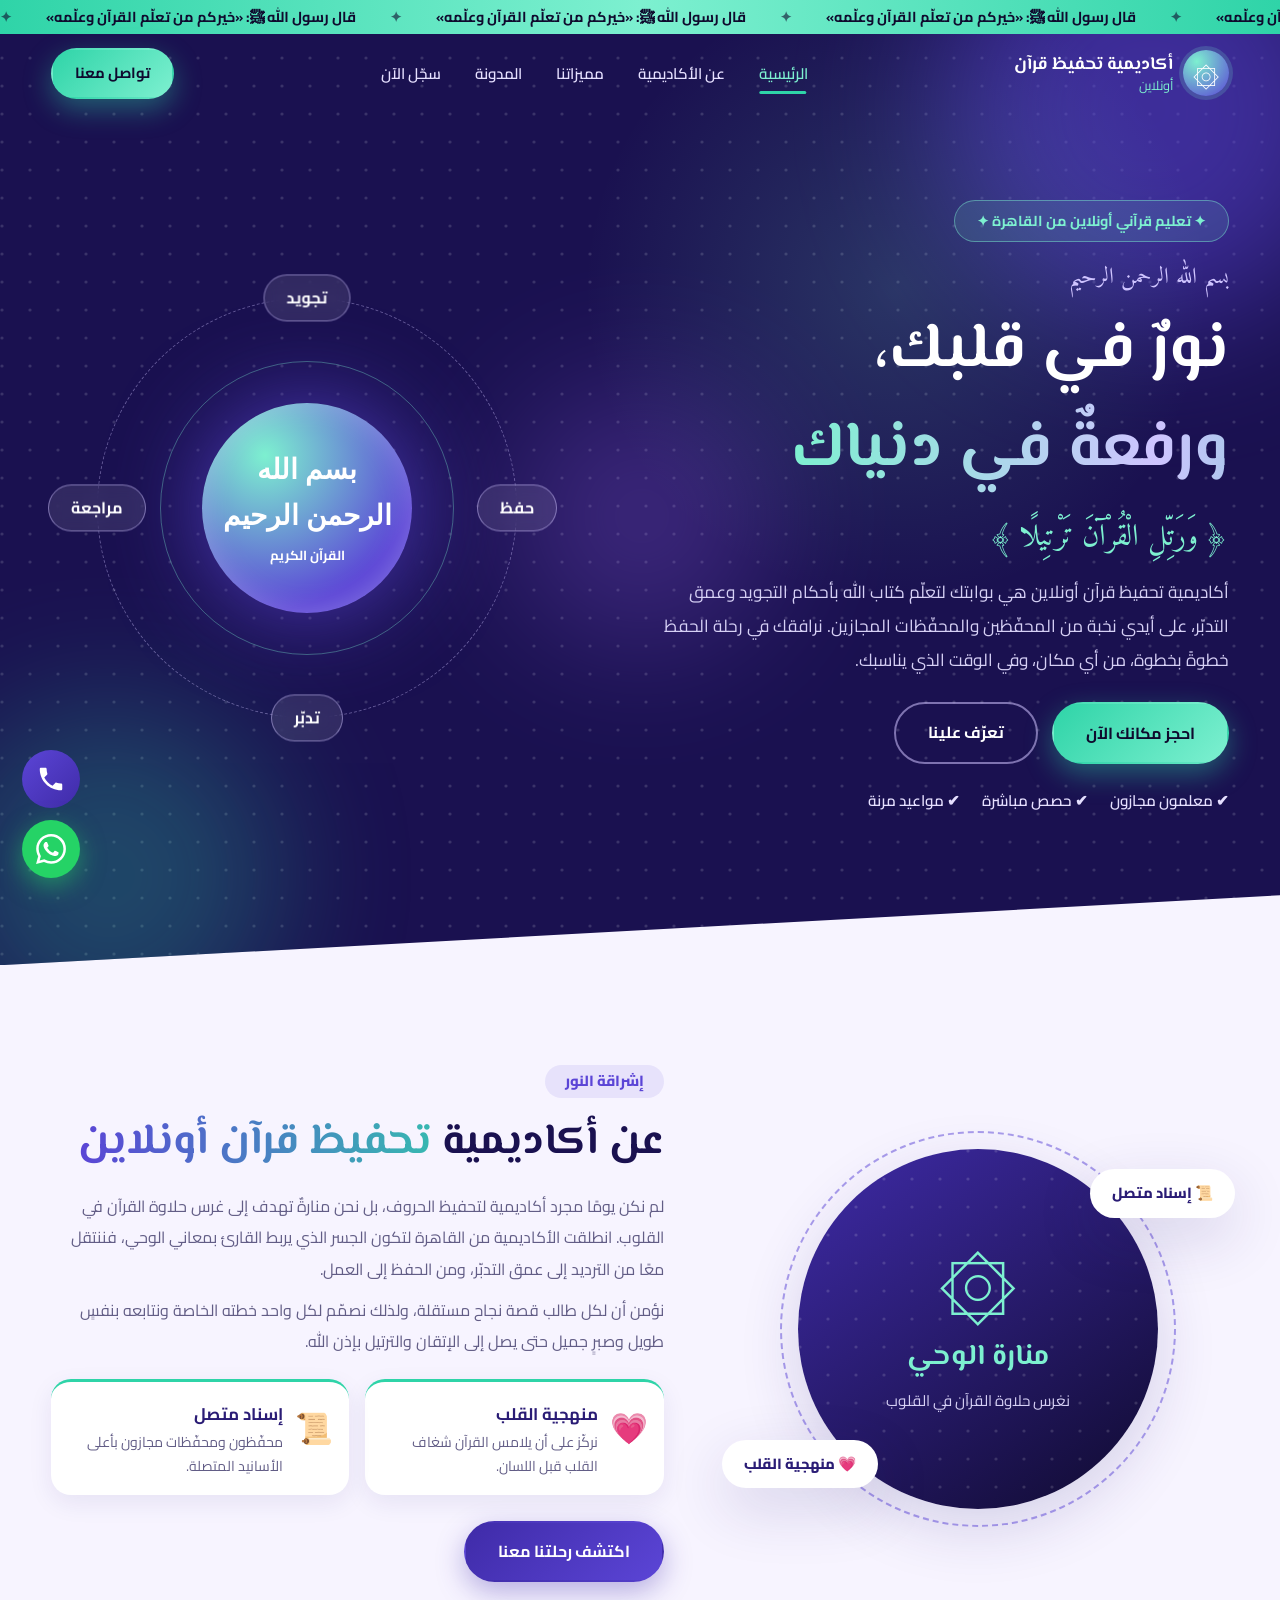
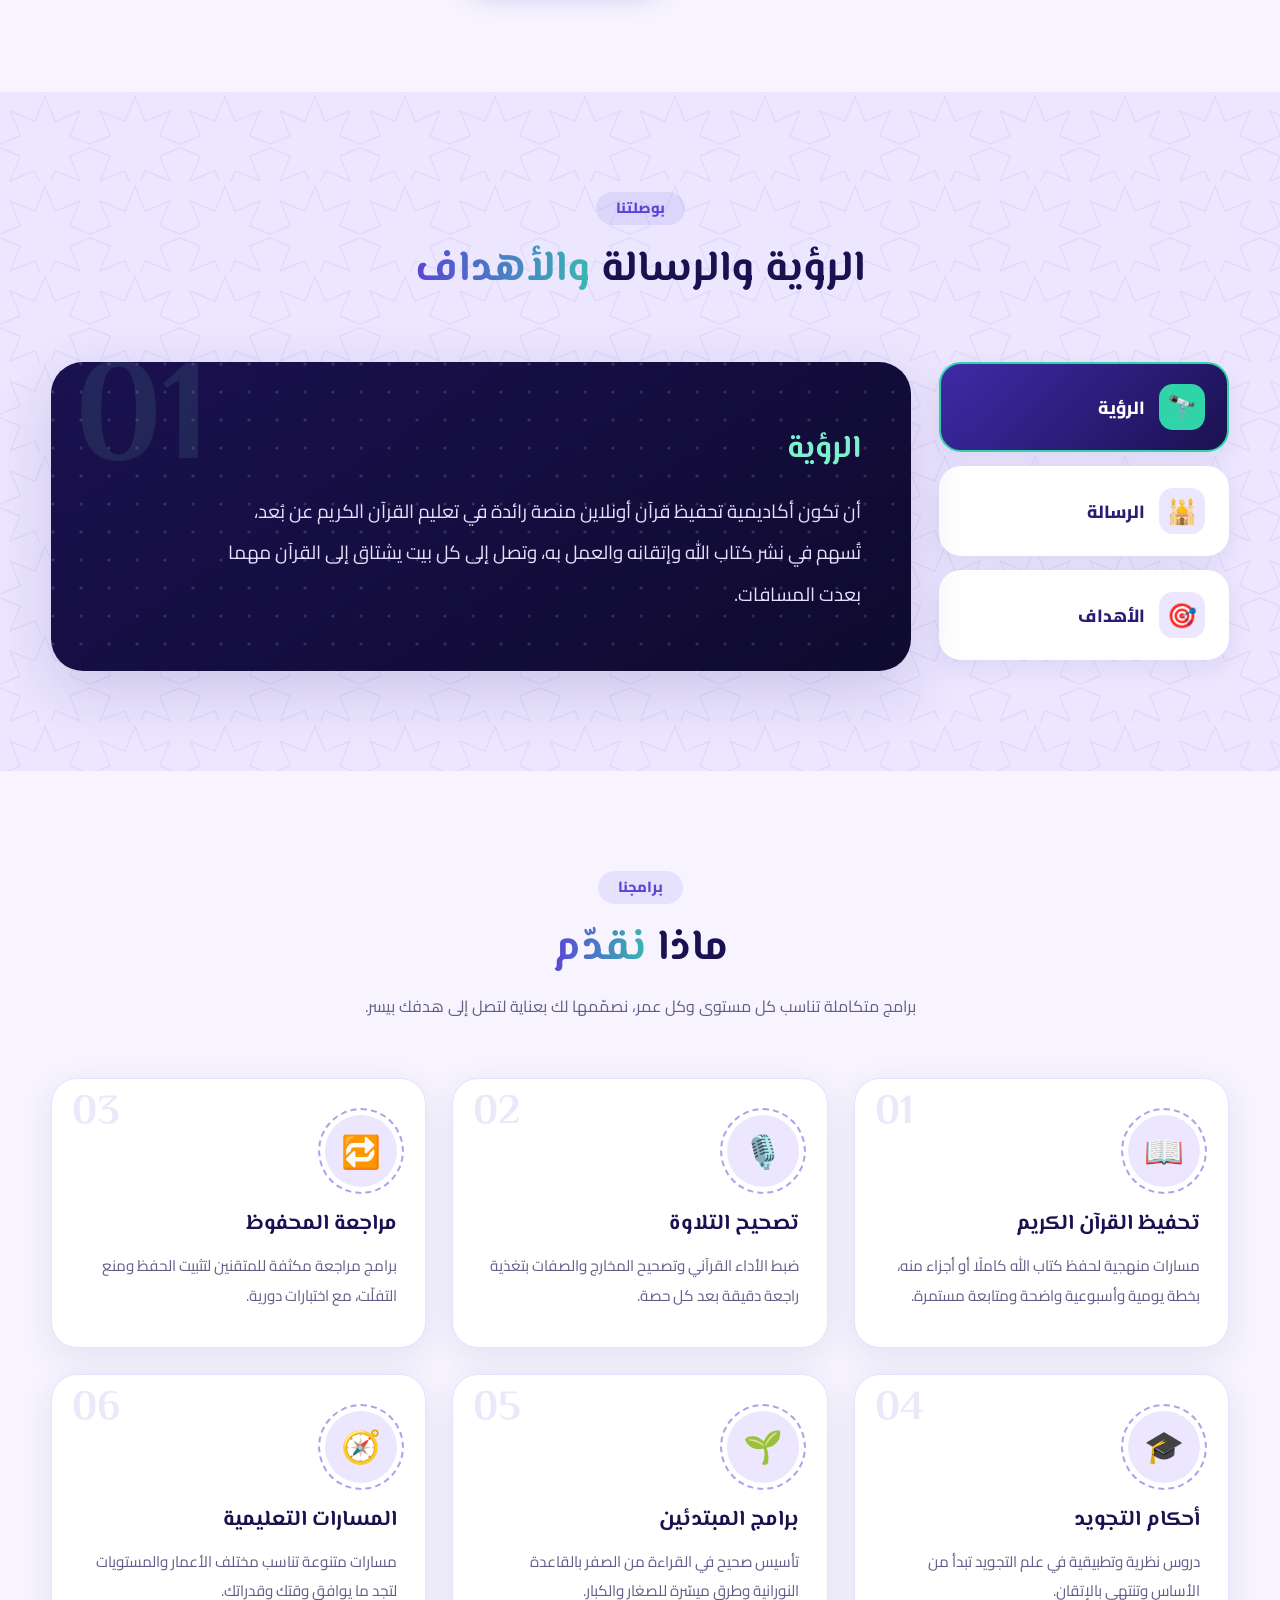
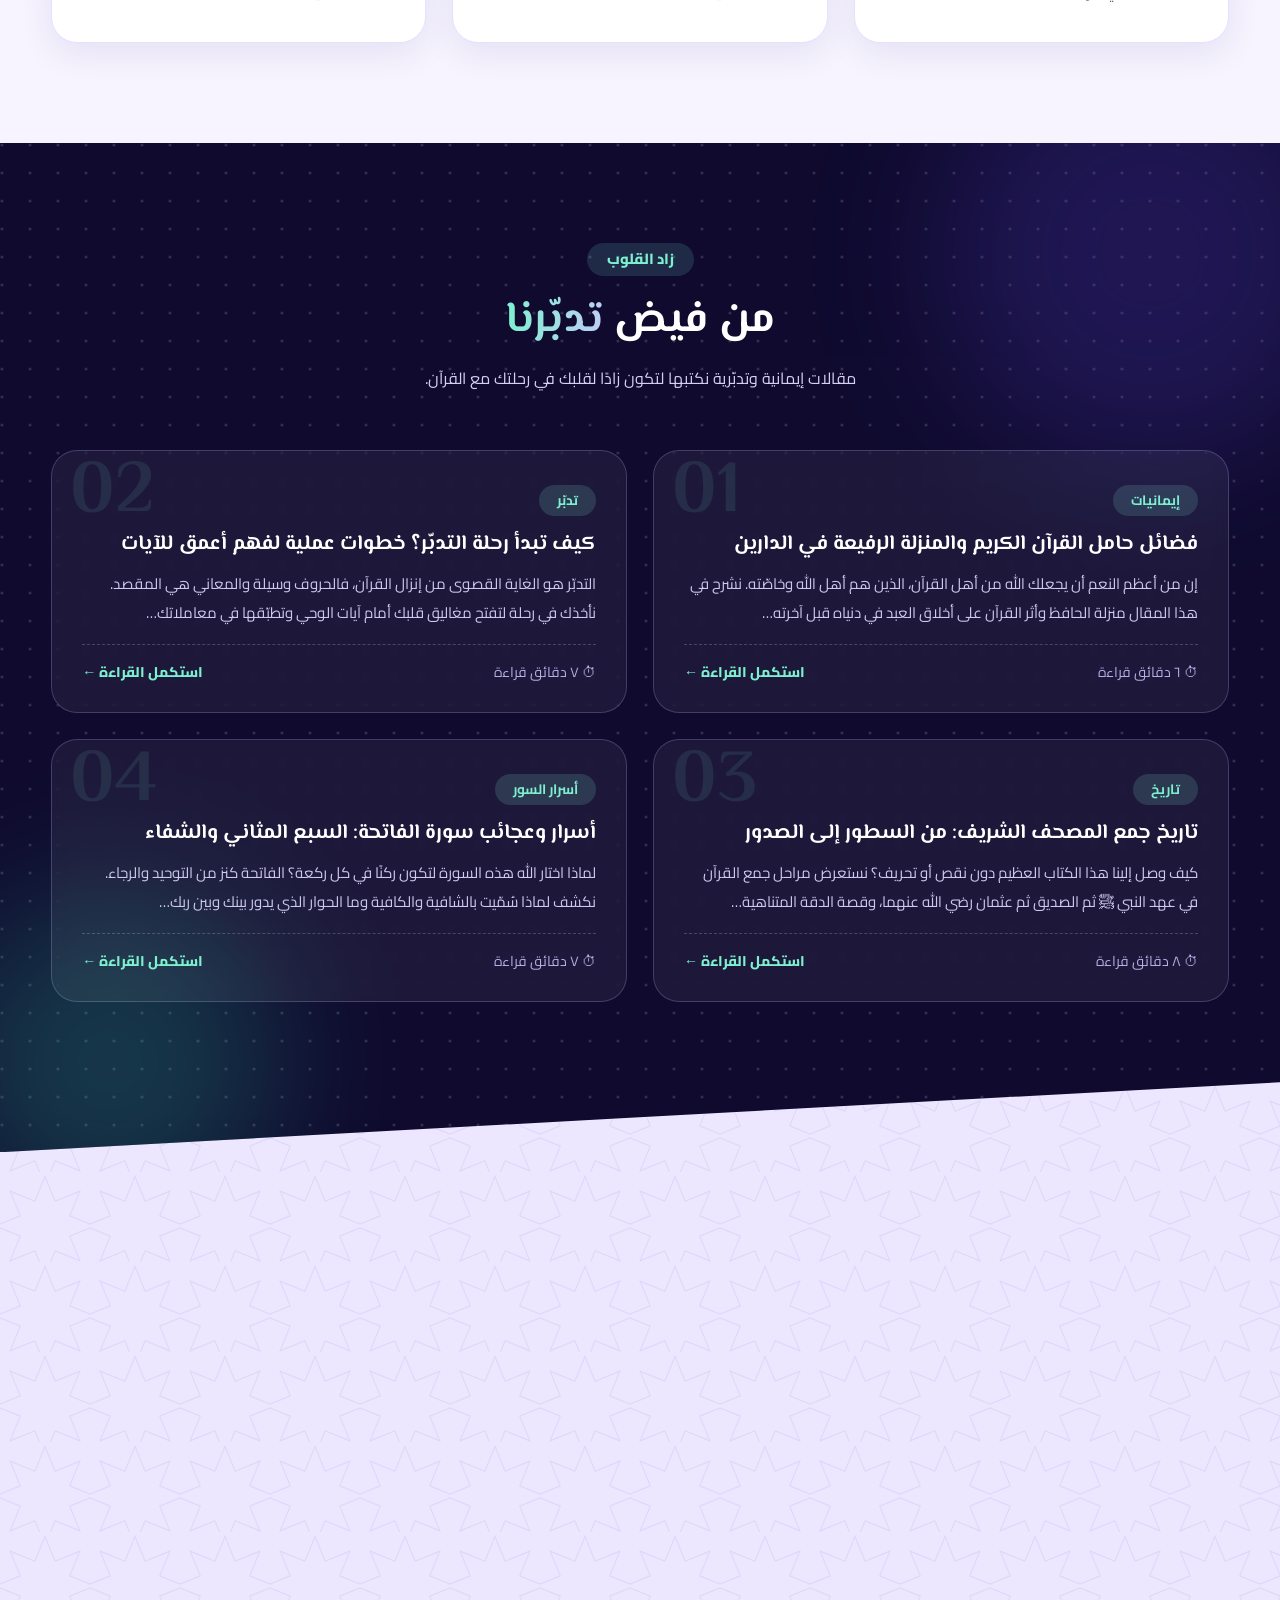
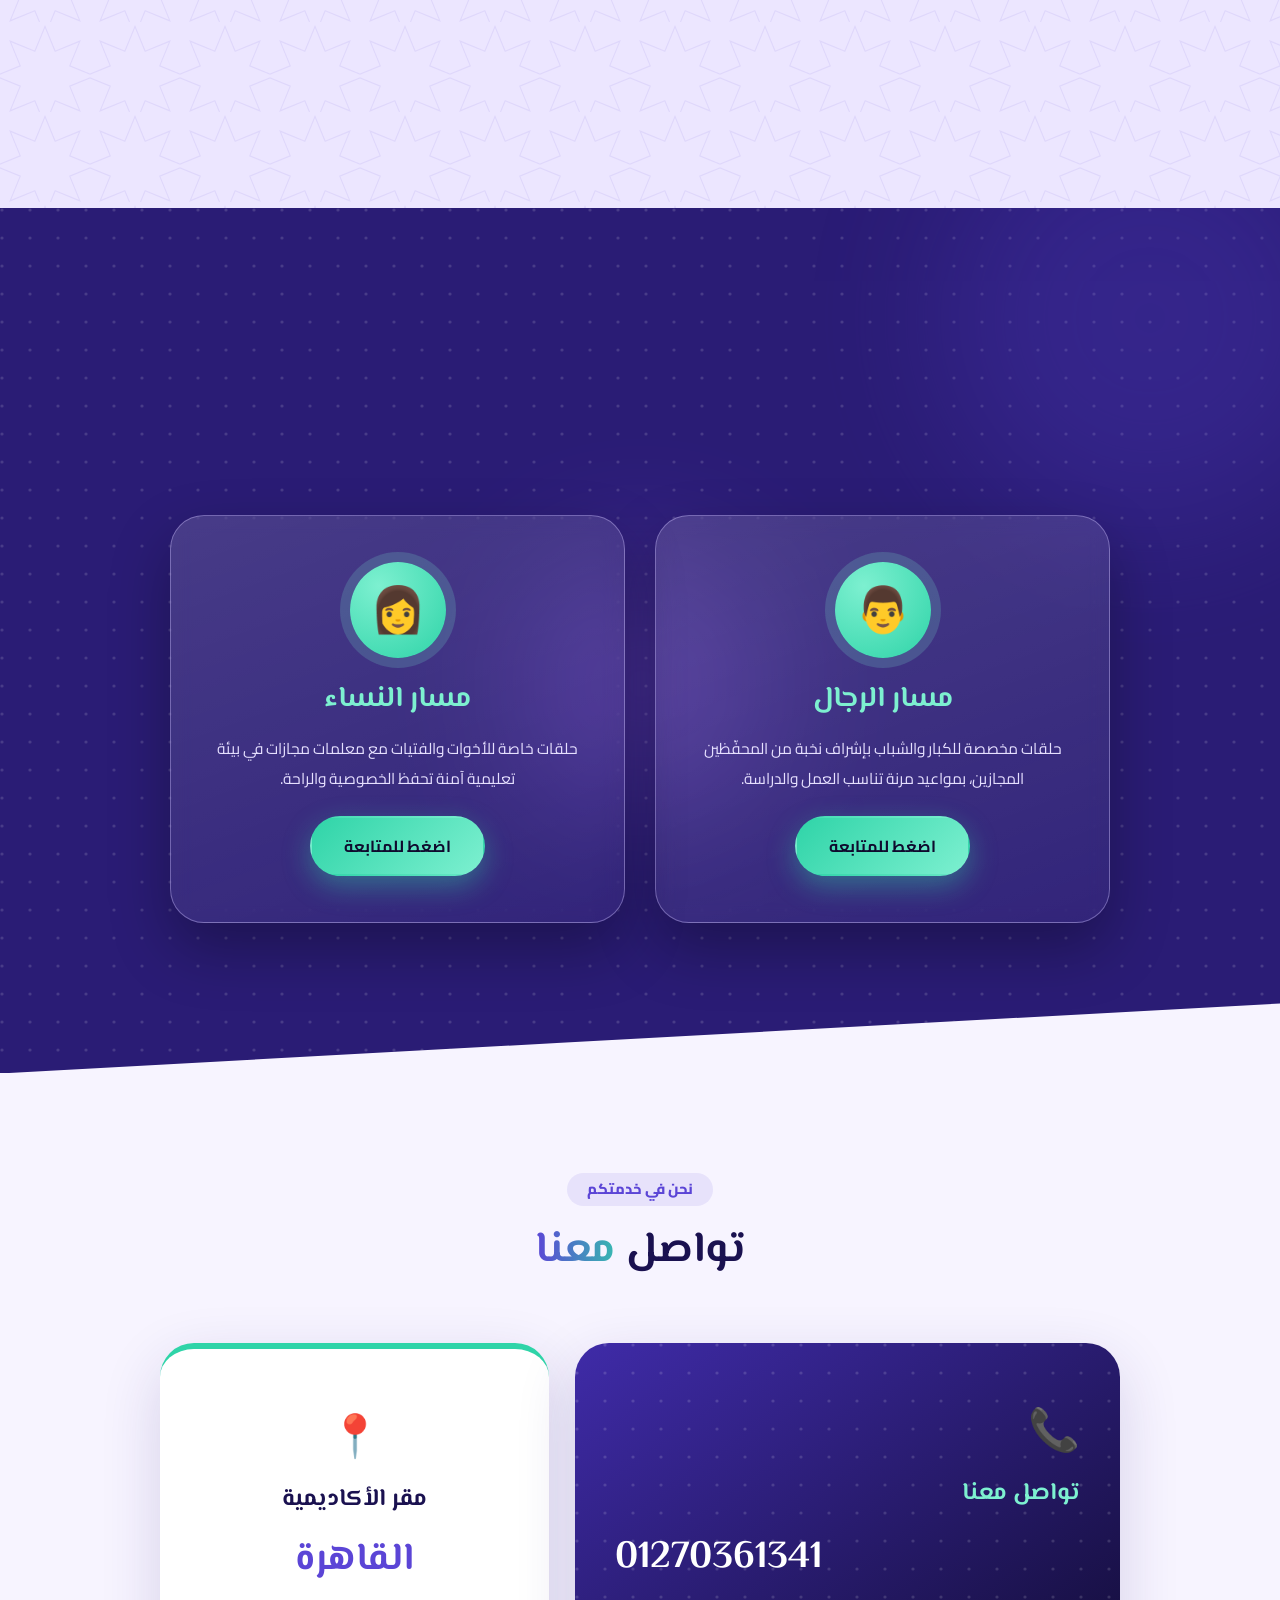
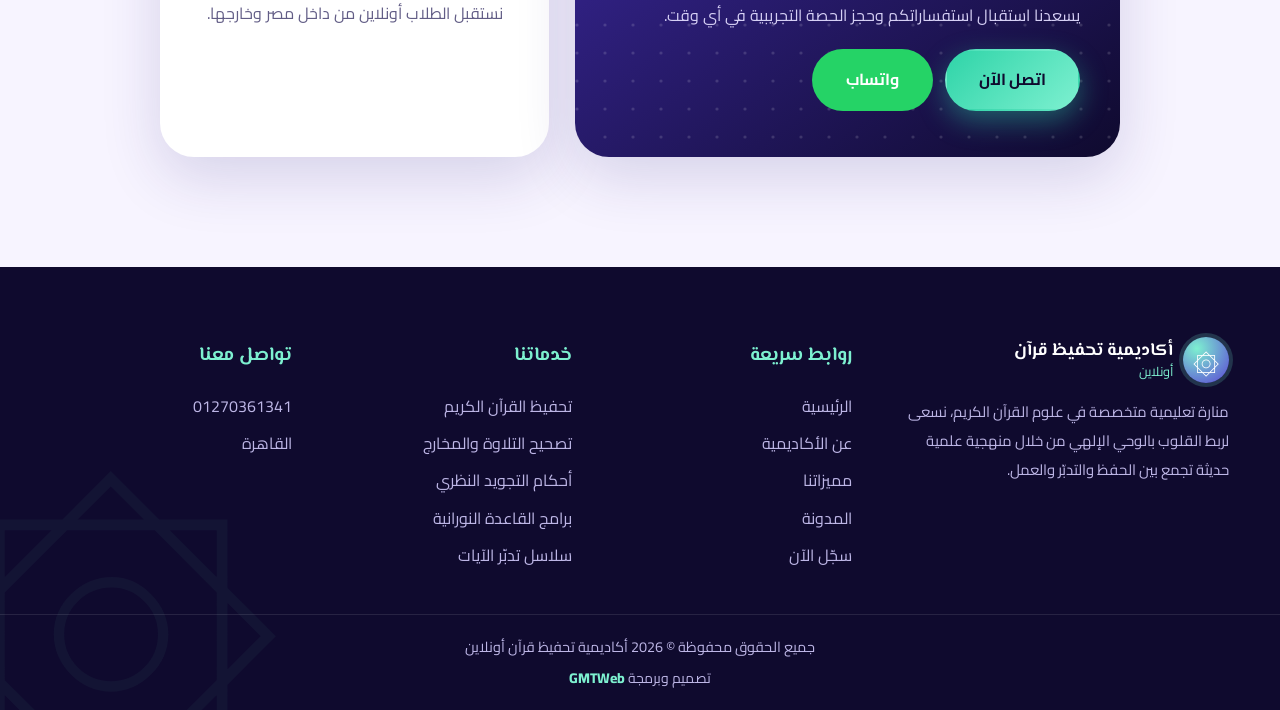
==== commit 683a6ccc: "message" ====
--- a/index.html
+++ b/index.html
@@ -82,8 +82,7 @@
             <span class="o-chip oc3">تدبّر</span>
             <span class="o-chip oc4">مراجعة</span>
           </div>
-          <div class="o-core"><span>﷽</span><small>القرآن الكريم</small></div>
-        </div>
+           <div class="o-core"><span class="o-bis">بسم الله<br>الرحمن الرحيم</span><small>القرآن الكريم</small></div>        </div>
       </div>
     </div>
   </section>
--- a/style.css
+++ b/style.css
@@ -417,4 +417,118 @@
 @keyframes pulseCall{0%{box-shadow:0 0 0 0 rgba(91,69,214,.6)}70%{box-shadow:0 0 0 18px rgba(91,69,214,0)}100%{box-shadow:0 0 0 0 rgba(91,69,214,0)}}
 .credit{display:block;margin-top:4px;font-size:.88rem}
 .copy a{color:var(--mint2);font-weight:800;transition:.3s}
-.copy a:hover{color:#fff;letter-spacing:.5px}+.copy a:hover{color:#fff;letter-spacing:.5px}
+.section,.hero,.d-hero,.d-cta,.footer,.d-layout{overflow-x:clip}
+@media(max-width:1024px){
+  html,body{overflow-x:hidden;max-width:100%}
+}
+@media(max-width:860px){
+  .reveal-l,.reveal-r{transform:translateY(40px)}
+}
+@keyframes spin{to{transform:rotate(360deg)}}
+@keyframes unspin{to{transform:rotate(-360deg)}}
+@keyframes unspinChip{
+  from{transform:translate(-50%,-50%) rotate(0deg)}
+  to{transform:translate(-50%,-50%) rotate(-360deg)}
+}
+.o-chip{translate:none;transform:translate(-50%,-50%);animation:unspinChip 30s linear infinite}
+.o-core{width:50%;padding:6px}
+.o-core .o-bis{font-family:'Amiri',serif;font-size:clamp(1.05rem,4.6vw,1.75rem);line-height:1.65;font-weight:700;display:block}
+.o-core small{font-size:clamp(.62rem,2.6vw,.82rem);margin-top:4px;display:block}
+.site-header.scrolled .nav,.site-header.solid .nav{background:transparent;backdrop-filter:none;-webkit-backdrop-filter:none;box-shadow:none}
+.nav{position:relative}
+.nav::before{content:"";position:absolute;inset:0;background:rgba(15,10,46,.93);-webkit-backdrop-filter:blur(14px);backdrop-filter:blur(14px);box-shadow:0 10px 30px rgba(0,0,0,.3);opacity:0;transition:opacity .35s;pointer-events:none}
+.site-header.scrolled .nav::before,.site-header.solid .nav::before{opacity:1}
+.nav-in{position:relative}
+@media(max-width:1024px){
+  .hero-grid,.about-grid,.features-grid{grid-template-columns:minmax(0,1fr);gap:36px}
+  .d-grid{grid-template-columns:minmax(0,1fr);gap:28px}
+  .vmg-wrap,.contact-grid{grid-template-columns:minmax(0,1fr)}
+  .hero-visual{order:0;margin-top:6px}
+}
+@media(max-width:860px){
+  .menu{height:100vh;height:100dvh;z-index:1100}
+}
+@media(max-width:600px){
+  html{scroll-padding-top:90px}
+  .section{padding:64px 0}
+  .after-cut{padding-top:120px}
+  .head{margin-bottom:36px}
+  .h2{font-size:1.6rem}
+  .topbar{height:30px}
+  .topbar-track{line-height:30px;font-size:.82rem}
+  .logo-mark{width:40px;height:40px;font-size:1.4rem}
+  .logo-text b{font-size:.95rem}
+  .logo-text small{font-size:.72rem}
+  .hero{padding:150px 0 120px}
+  .hero h1{font-size:2.1rem;line-height:1.6}
+  .hero-verse{font-size:1.5rem}
+  .hero-desc{font-size:1rem}
+  .hero-btns .btn{flex:1 1 100%}
+  .hero-checks{gap:8px 16px;font-size:.88rem}
+  .hero-visual{padding:26px 0 6px}
+  .orbit{width:min(290px,76vw)}
+  .o-chip{padding:4px 13px;font-size:.78rem}
+  .o-core{width:52%}
+  .about-visual{padding:22px}
+  .disc-star{font-size:3.6rem}
+  .disc-in h3{font-size:1.4rem}
+  .disc-in p{font-size:.85rem}
+  .glass-chip{font-size:.78rem;padding:7px 14px}
+  .vmg-tabs{display:grid;grid-template-columns:repeat(3,1fr);gap:8px;overflow:visible}
+  .vtab{flex:none;min-width:0;flex-direction:column;gap:6px;padding:12px 4px;font-size:.92rem;text-align:center;border-radius:16px}
+  .vtab span{width:38px;height:38px;font-size:1.2rem}
+  .vtab:hover{transform:none}
+  .vpanel{padding:34px 22px;border-radius:26px}
+  .vpanel h3{font-size:1.5rem}
+  .vpanel p{font-size:1rem;line-height:2}
+  .vbig{font-size:5.5rem;left:12px}
+  .srv{padding:28px 22px}
+  .post{padding:28px 22px 22px}
+  .post h3{font-size:1.15rem}
+  .post-n{font-size:3.4rem}
+  .rings{grid-template-columns:1fr 1fr;gap:12px}
+  .ring-item{padding:18px 8px}
+  .ring-svg{width:92px;height:92px}
+  .ring-svg b{font-size:1.2rem}
+  .ring-item span{font-size:.78rem}
+  .tags li{font-size:.85rem;padding:7px 14px}
+  .join-card{padding:34px 22px;border-radius:28px}
+  .join-ico{width:80px;height:80px;font-size:2.3rem}
+  .c-main,.c-loc{border-radius:26px}
+  .c-num{font-size:1.9rem}
+  .c-city{font-size:2rem}
+  .c-btns .btn{flex:1}
+  .footer::before{font-size:12rem}
+  .footer{padding-top:50px}
+  .float-wa,.float-call{width:52px;height:52px;left:14px}
+  .float-wa{bottom:16px}
+  .float-call{bottom:78px}
+  .float-wa svg,.float-call svg{width:27px;height:27px}
+  .to-top{right:14px;bottom:16px;width:44px;height:44px}
+  .modal-box{padding:36px 22px 26px}
+  .d-hero{padding:130px 0 110px}
+  .d-icon{width:76px;height:76px;font-size:2.2rem}
+  .d-hero h1{font-size:1.55rem;line-height:1.8}
+  .d-meta{gap:6px 16px;font-size:.82rem}
+  .d-main{padding:28px 18px;border-radius:24px}
+  .art .lead{font-size:1.05rem}
+  .art h3{font-size:1.25rem}
+  .art p{font-size:1rem}
+  .verse{font-size:1.2rem;padding:22px 16px;line-height:2.1}
+  .verse.small{font-size:1.05rem}
+  .num-list li{padding:12px 52px 12px 12px}
+  .timeline{padding-right:14px}
+  .timeline li{padding-right:42px}
+  .tl-dot{width:36px;height:36px;right:-6px}
+  .tl-card{padding:14px 16px}
+  .takeaways{padding:20px 18px}
+  .side-box{padding:18px}
+  .d-cta{padding:90px 0 130px}
+}
+@media(max-width:380px){
+  .logo-text b{font-size:.86rem}
+  .hero h1{font-size:1.9rem}
+  .orbit{width:min(260px,74vw)}
+  .vtab{font-size:.85rem}
+}
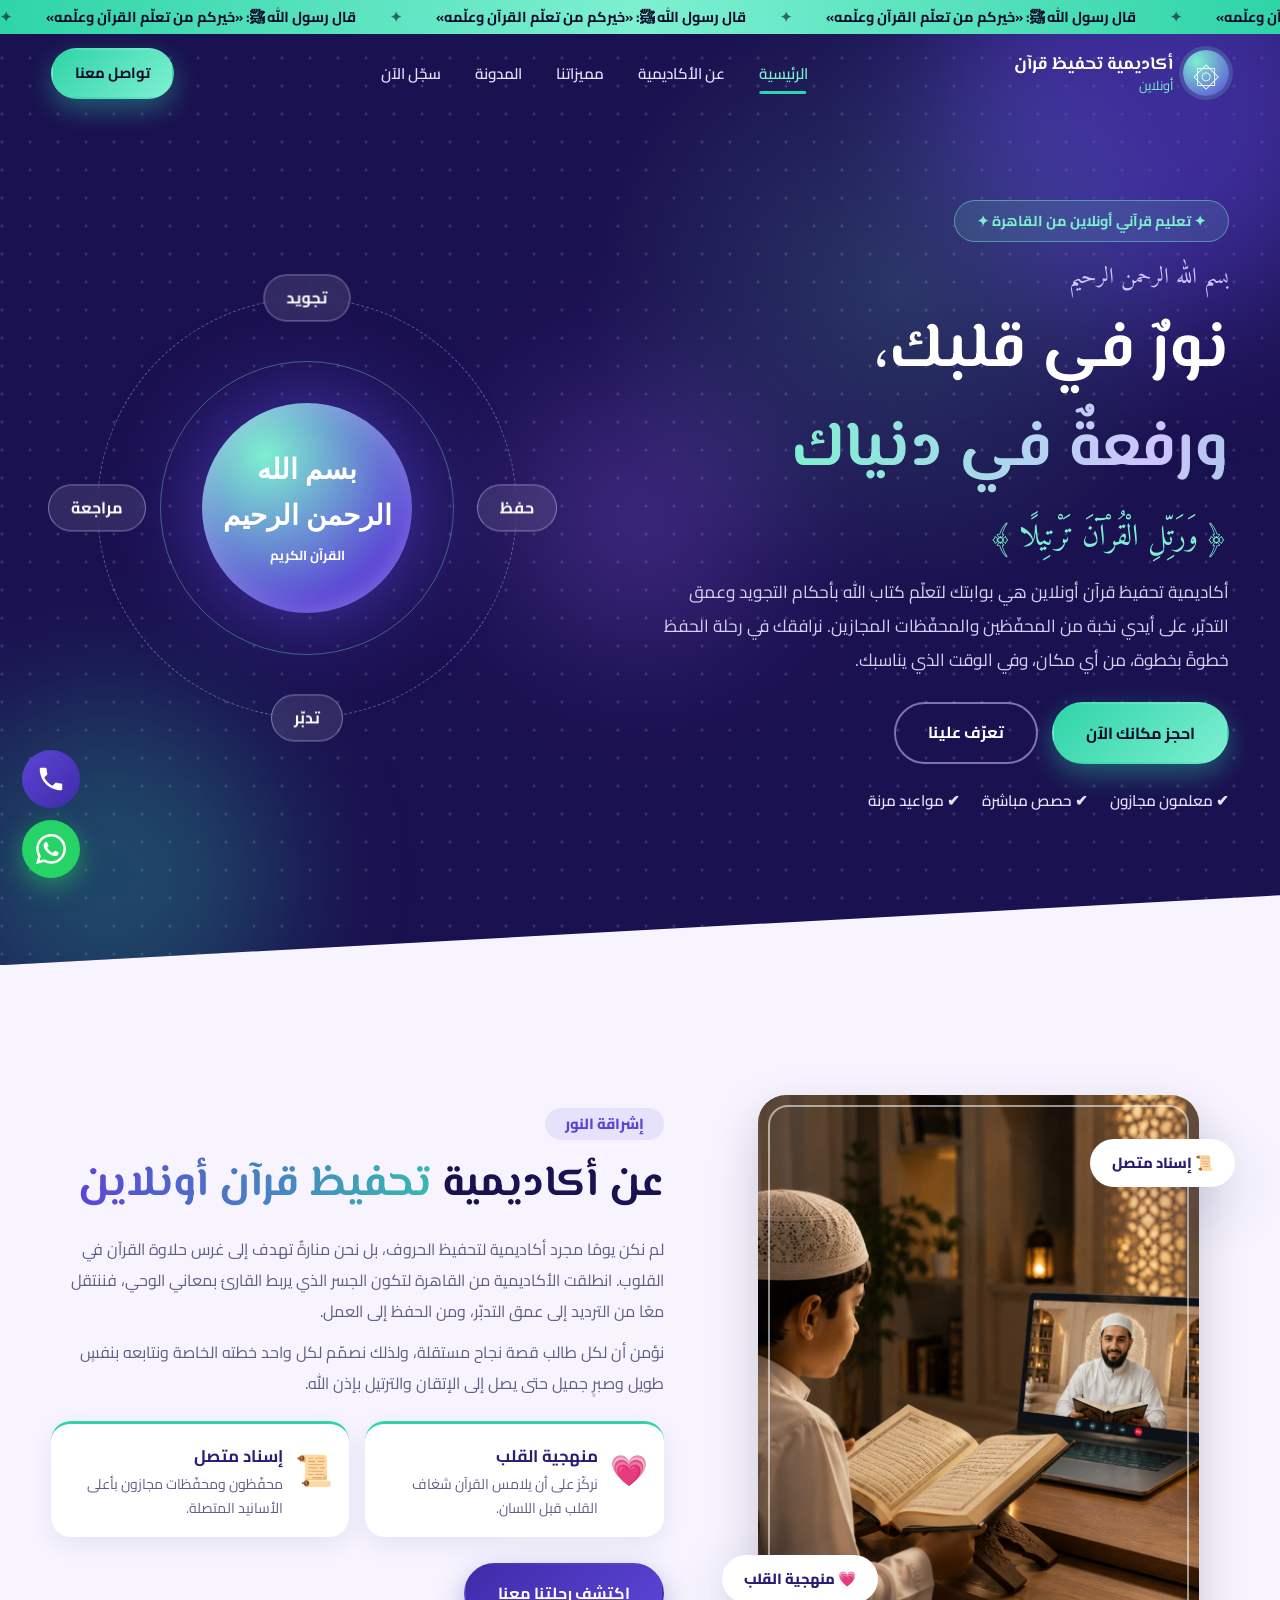
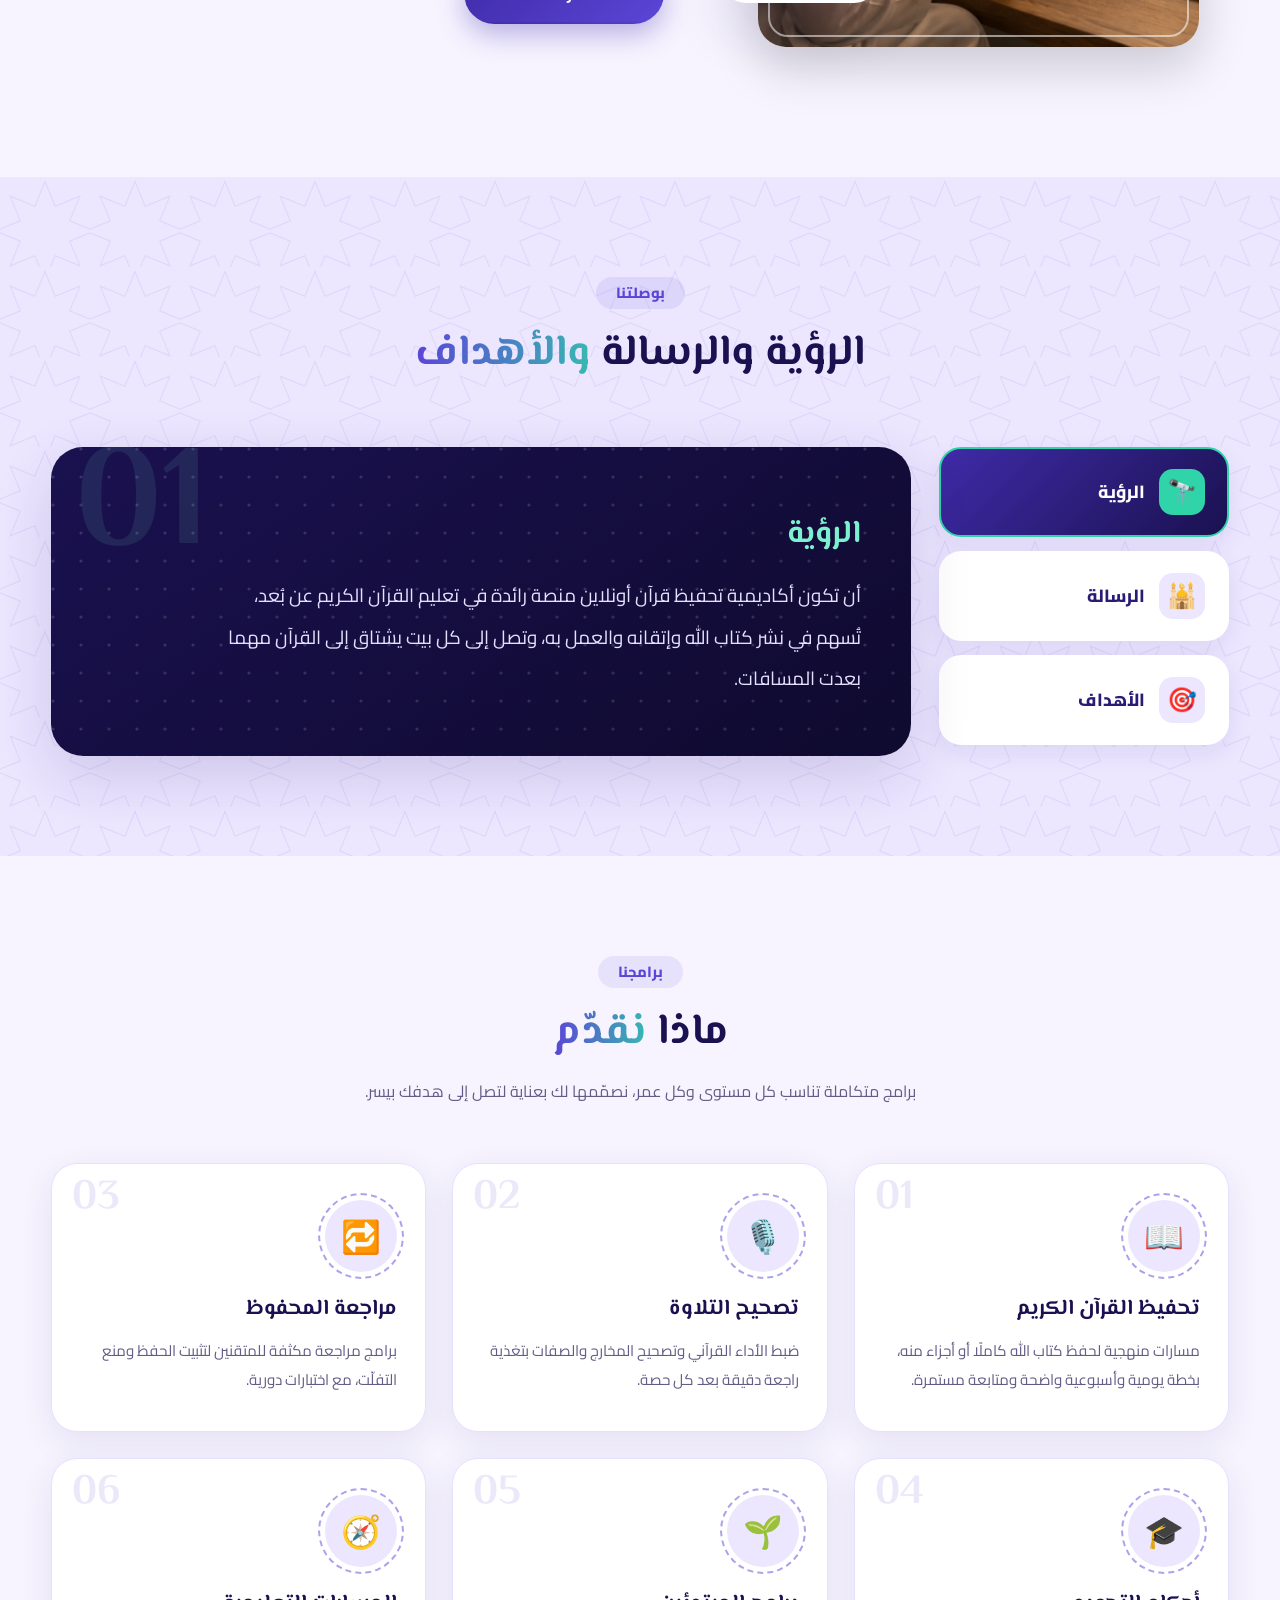
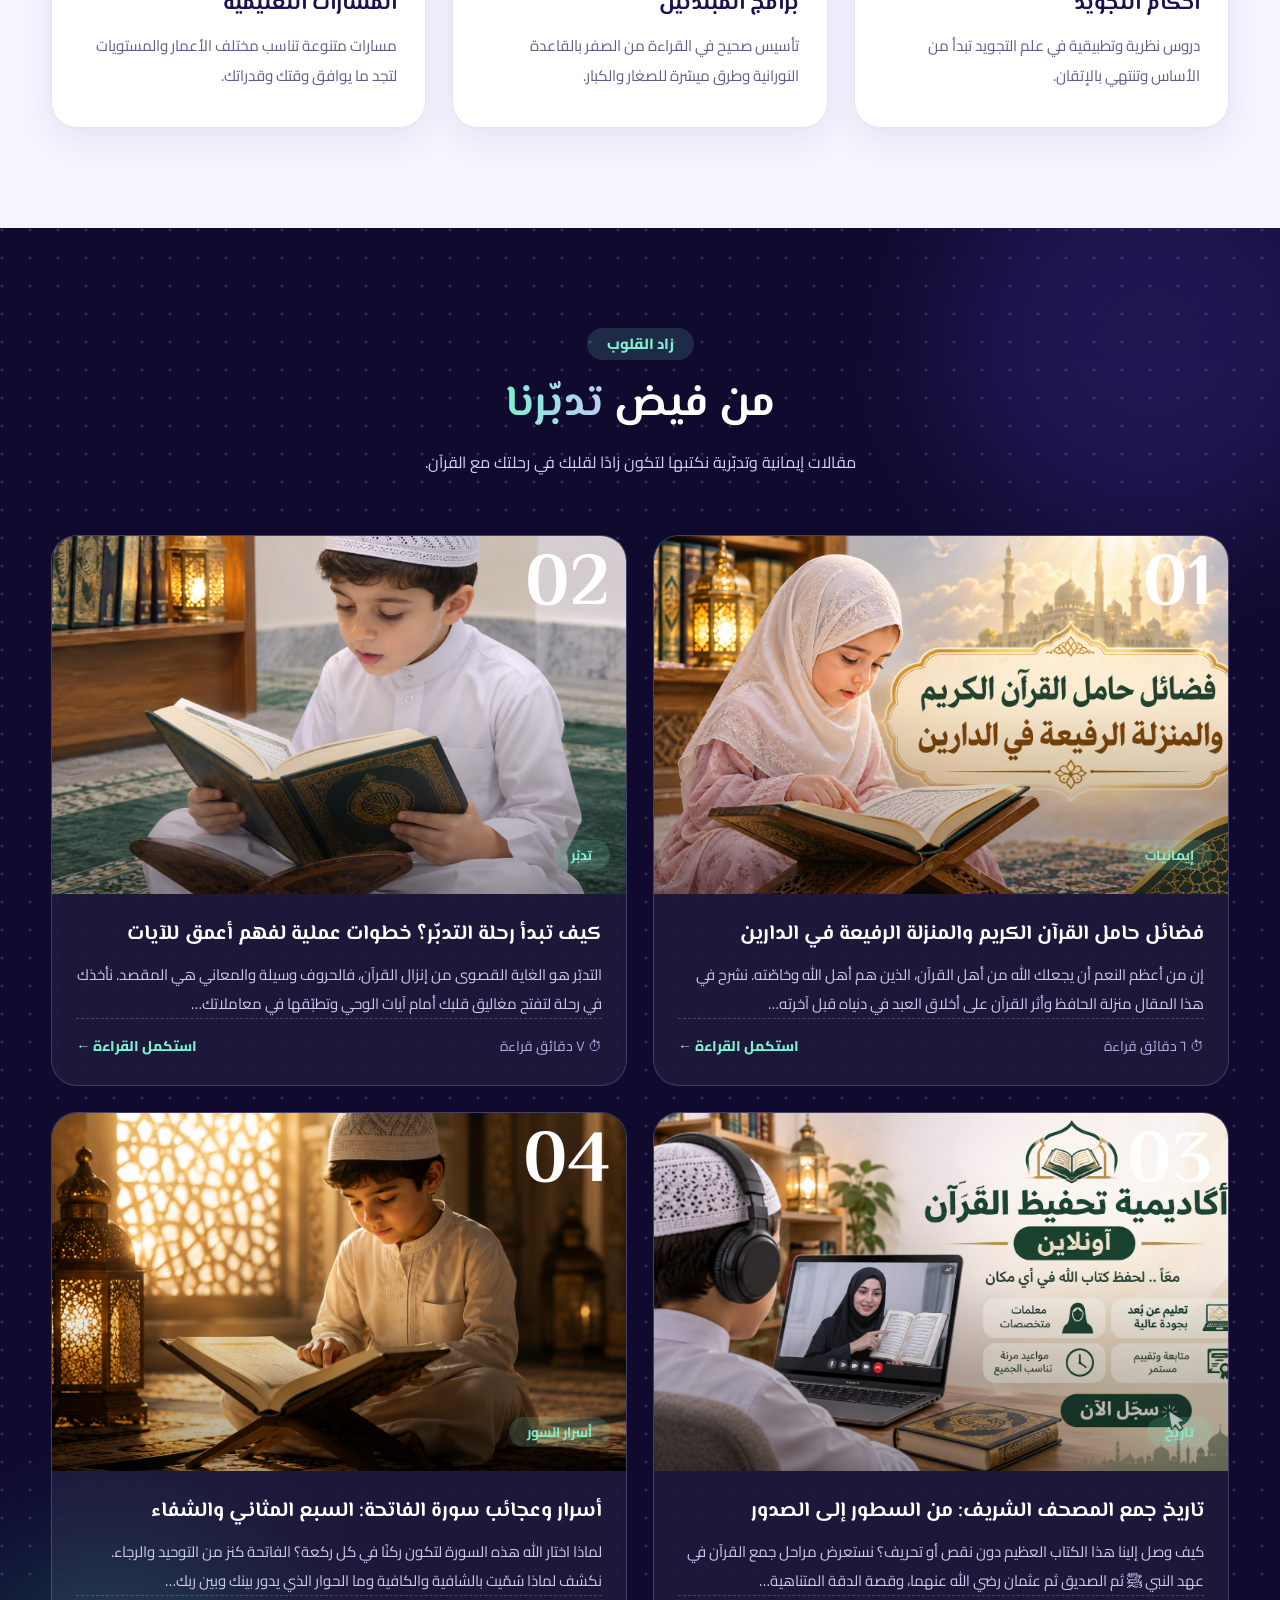
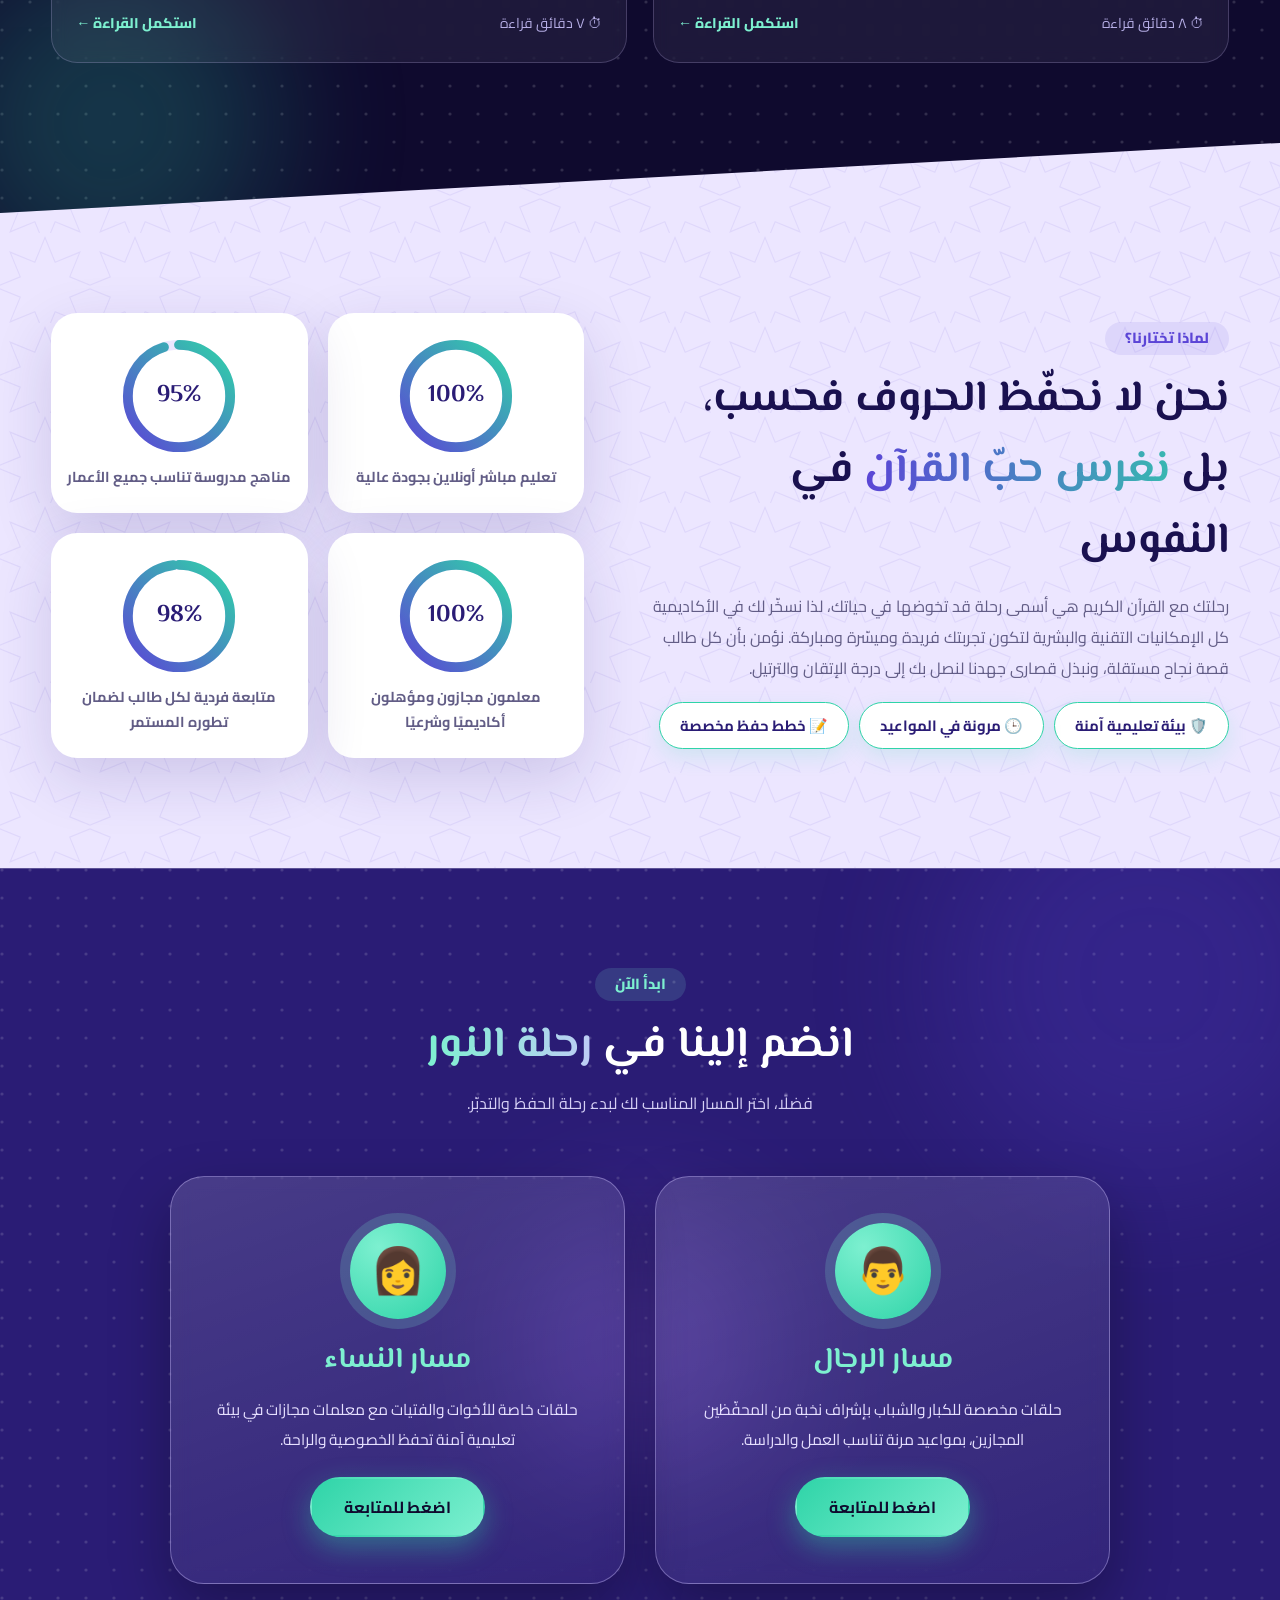
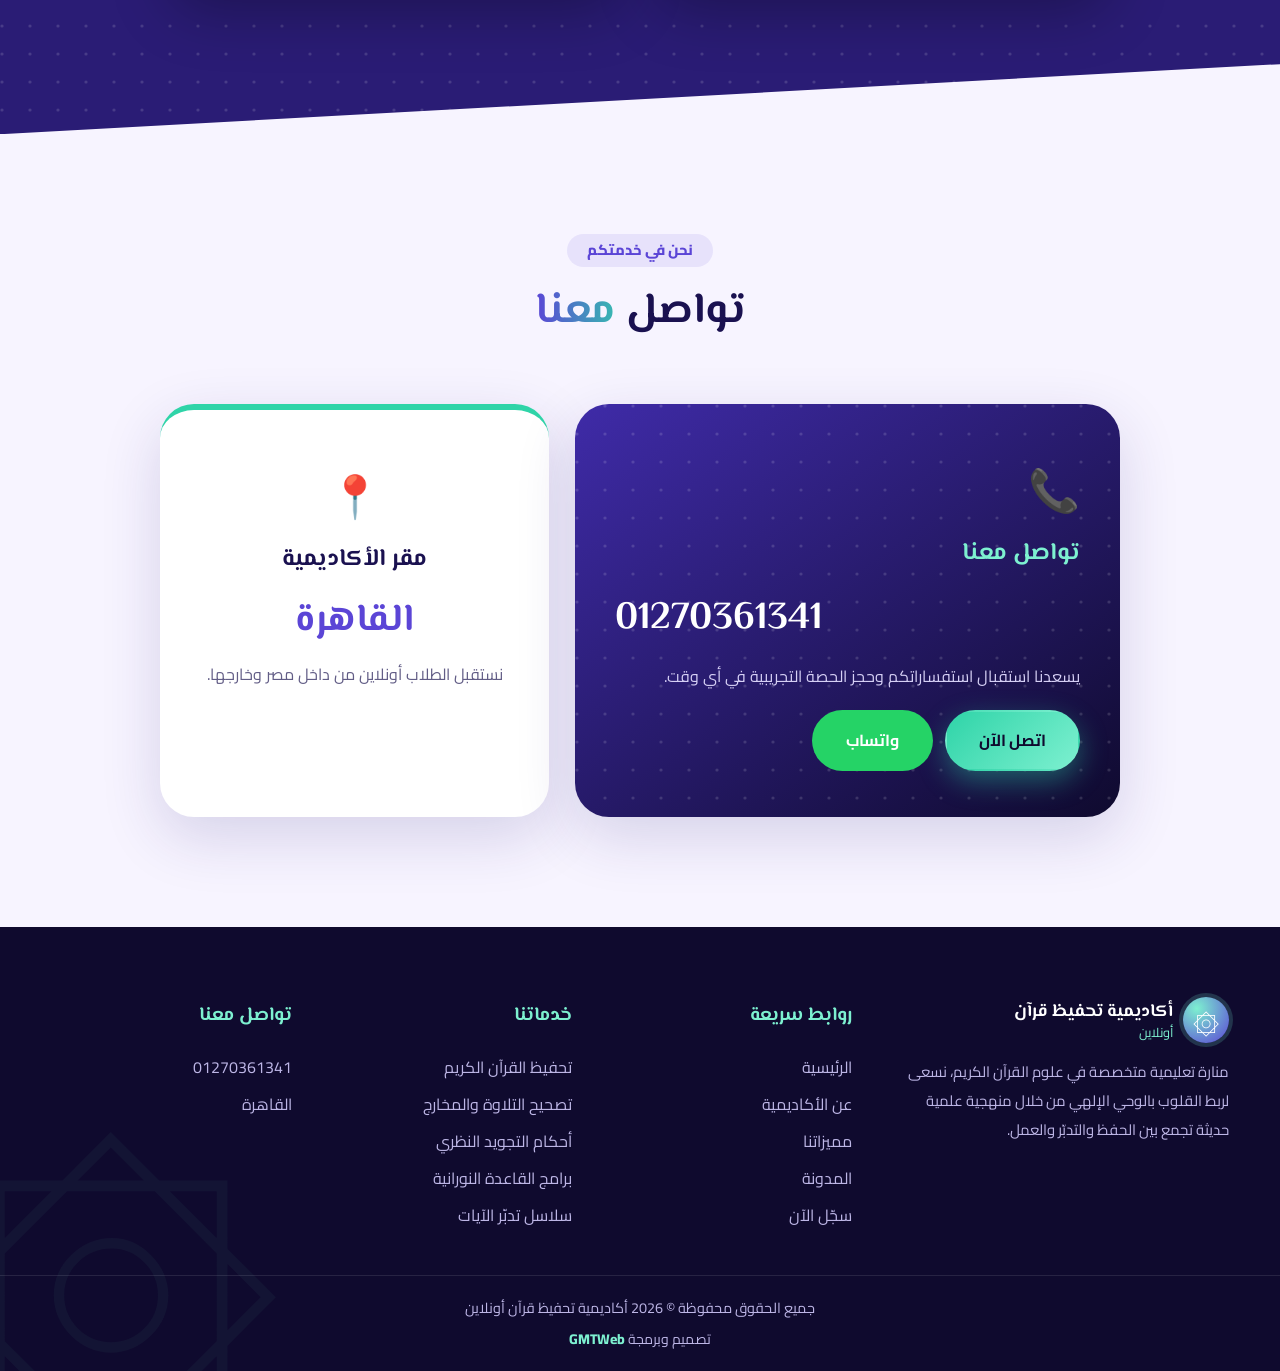
==== commit 1827d642: "message" ====
--- a/index.html
+++ b/index.html
@@ -91,17 +91,12 @@
   <section class="section about after-cut" id="about">
     <div class="container about-grid">
       <div class="about-visual reveal-l">
-        <div class="disc">
-          <div class="disc-ring"></div>
-          <div class="disc-in">
-            <span class="disc-star">۞</span>
-            <h3>منارة الوحي</h3>
-            <p>نغرس حلاوة القرآن في القلوب</p>
-          </div>
-        </div>
-        <div class="glass-chip gc-1">📜 إسناد متصل</div>
-        <div class="glass-chip gc-2">💗 منهجية القلب</div>
-      </div>
+  <div class="about-photo">
+    <img src="images/about.png" alt="طالبة تقرأ القرآن في أكاديمية تحفيظ قرآن أونلاين" loading="lazy">
+  </div>
+  <div class="glass-chip gc-1">📜 إسناد متصل</div>
+  <div class="glass-chip gc-2">💗 منهجية القلب</div>
+</div>
 
       <div class="about-text reveal-r">
         <span class="label">إشراقة النور</span>
@@ -187,35 +182,60 @@
         <p class="sub">مقالات إيمانية وتدبّرية نكتبها لتكون زادًا لقلبك في رحلتك مع القرآن.</p>
       </div>
       <div class="post-grid">
-        <a class="post reveal" href="details.html?id=1">
-          <b class="post-n">01</b>
-          <span class="post-tag">إيمانيات</span>
-          <h3>فضائل حامل القرآن الكريم والمنزلة الرفيعة في الدارين</h3>
-          <p>إن من أعظم النعم أن يجعلك الله من أهل القرآن، الذين هم أهل الله وخاصّته. نشرح في هذا المقال منزلة الحافظ وأثر القرآن على أخلاق العبد في دنياه قبل آخرته…</p>
-          <span class="post-foot"><em>⏱ ٦ دقائق قراءة</em><u>استكمل القراءة ←</u></span>
-        </a>
-        <a class="post reveal" href="details.html?id=2">
-          <b class="post-n">02</b>
-          <span class="post-tag">تدبّر</span>
-          <h3>كيف تبدأ رحلة التدبّر؟ خطوات عملية لفهم أعمق للآيات</h3>
-          <p>التدبّر هو الغاية القصوى من إنزال القرآن، فالحروف وسيلة والمعاني هي المقصد. نأخذك في رحلة لتفتح مغاليق قلبك أمام آيات الوحي وتطبّقها في معاملاتك…</p>
-          <span class="post-foot"><em>⏱ ٧ دقائق قراءة</em><u>استكمل القراءة ←</u></span>
-        </a>
-        <a class="post reveal" href="details.html?id=3">
-          <b class="post-n">03</b>
-          <span class="post-tag">تاريخ</span>
-          <h3>تاريخ جمع المصحف الشريف: من السطور إلى الصدور</h3>
-          <p>كيف وصل إلينا هذا الكتاب العظيم دون نقص أو تحريف؟ نستعرض مراحل جمع القرآن في عهد النبي ﷺ ثم الصديق ثم عثمان رضي الله عنهما، وقصة الدقة المتناهية…</p>
-          <span class="post-foot"><em>⏱ ٨ دقائق قراءة</em><u>استكمل القراءة ←</u></span>
-        </a>
-        <a class="post reveal" href="details.html?id=4">
-          <b class="post-n">04</b>
-          <span class="post-tag">أسرار السور</span>
-          <h3>أسرار وعجائب سورة الفاتحة: السبع المثاني والشفاء</h3>
-          <p>لماذا اختار الله هذه السورة لتكون ركنًا في كل ركعة؟ الفاتحة كنز من التوحيد والرجاء. نكشف لماذا سُمّيت بالشافية والكافية وما الحوار الذي يدور بينك وبين ربك…</p>
-          <span class="post-foot"><em>⏱ ٧ دقائق قراءة</em><u>استكمل القراءة ←</u></span>
-        </a>
-      </div>
+
+  <a class="post reveal" href="details.html?id=1">
+    <div class="post-img">
+      <img src="images/blog2.png" alt="فضائل حامل القرآن الكريم" loading="lazy">
+      <b class="post-n">01</b>
+      <span class="post-tag">إيمانيات</span>
+    </div>
+    <div class="post-body">
+      <h3>فضائل حامل القرآن الكريم والمنزلة الرفيعة في الدارين</h3>
+      <p>إن من أعظم النعم أن يجعلك الله من أهل القرآن، الذين هم أهل الله وخاصّته. نشرح في هذا المقال منزلة الحافظ وأثر القرآن على أخلاق العبد في دنياه قبل آخرته…</p>
+      <span class="post-foot"><em>⏱ ٦ دقائق قراءة</em><u>استكمل القراءة ←</u></span>
+    </div>
+  </a>
+
+  <a class="post reveal" href="details.html?id=2">
+    <div class="post-img">
+      <img src="images/blog1.png" alt="كيف تبدأ رحلة التدبّر" loading="lazy">
+      <b class="post-n">02</b>
+      <span class="post-tag">تدبّر</span>
+    </div>
+    <div class="post-body">
+      <h3>كيف تبدأ رحلة التدبّر؟ خطوات عملية لفهم أعمق للآيات</h3>
+      <p>التدبّر هو الغاية القصوى من إنزال القرآن، فالحروف وسيلة والمعاني هي المقصد. نأخذك في رحلة لتفتح مغاليق قلبك أمام آيات الوحي وتطبّقها في معاملاتك…</p>
+      <span class="post-foot"><em>⏱ ٧ دقائق قراءة</em><u>استكمل القراءة ←</u></span>
+    </div>
+  </a>
+
+  <a class="post reveal" href="details.html?id=3">
+    <div class="post-img">
+      <img src="images/blog3.png" alt="تاريخ جمع المصحف الشريف" loading="lazy">
+      <b class="post-n">03</b>
+      <span class="post-tag">تاريخ</span>
+    </div>
+    <div class="post-body">
+      <h3>تاريخ جمع المصحف الشريف: من السطور إلى الصدور</h3>
+      <p>كيف وصل إلينا هذا الكتاب العظيم دون نقص أو تحريف؟ نستعرض مراحل جمع القرآن في عهد النبي ﷺ ثم الصديق ثم عثمان رضي الله عنهما، وقصة الدقة المتناهية…</p>
+      <span class="post-foot"><em>⏱ ٨ دقائق قراءة</em><u>استكمل القراءة ←</u></span>
+    </div>
+  </a>
+
+  <a class="post reveal" href="details.html?id=4">
+    <div class="post-img">
+      <img src="images/blog4.png" alt="أسرار سورة الفاتحة" loading="lazy">
+      <b class="post-n">04</b>
+      <span class="post-tag">أسرار السور</span>
+    </div>
+    <div class="post-body">
+      <h3>أسرار وعجائب سورة الفاتحة: السبع المثاني والشفاء</h3>
+      <p>لماذا اختار الله هذه السورة لتكون ركنًا في كل ركعة؟ الفاتحة كنز من التوحيد والرجاء. نكشف لماذا سُمّيت بالشافية والكافية وما الحوار الذي يدور بينك وبين ربك…</p>
+      <span class="post-foot"><em>⏱ ٧ دقائق قراءة</em><u>استكمل القراءة ←</u></span>
+    </div>
+  </a>
+
+</div>
     </div>
   </section>
 
--- a/style.css
+++ b/style.css
@@ -531,4 +531,73 @@
   .hero h1{font-size:1.9rem}
   .orbit{width:min(260px,74vw)}
   .vtab{font-size:.85rem}
-}+}
+.about-visual { position: relative; }
+
+.about-photo {
+  position: relative;
+  border-radius: 28px;
+  overflow: hidden;
+  aspect-ratio: 4 / 5;           
+  box-shadow: 0 20px 50px rgba(0, 0, 0, .18);
+}
+
+.about-photo img {
+  width: 100%;
+  height: 100%;
+  object-fit: cover;             
+  display: block;
+}
+.about-photo::after {
+  content: "";
+  position: absolute;
+  inset: 10px;
+  border: 2px solid rgba(255, 255, 255, .55);
+  border-radius: 20px;
+  pointer-events: none;
+}
+.post {
+  display: flex;
+  flex-direction: column;
+  overflow: hidden;      
+  padding: 0;            
+}
+
+.post-img {
+  position: relative;
+  aspect-ratio: 16 / 10;
+  overflow: hidden;
+}
+
+.post-img img {
+  width: 100%;
+  height: 100%;
+  object-fit: cover;
+  display: block;
+  transition: transform .5s ease;
+}
+
+.post:hover .post-img img { transform: scale(1.06); }
+.post-img::after {
+  content: "";
+  position: absolute;
+  inset: 0;
+  background: linear-gradient(to top, rgba(0,0,0,.35), transparent 55%);
+  pointer-events: none;
+}
+.post-img .post-n,
+.post-img .post-tag {
+  position: absolute;
+  z-index: 2;
+}
+.post-img .post-n   { top: 14px; right: 16px; color: #fff; }
+.post-img .post-tag { bottom: 14px; right: 16px; }
+
+.post-body {
+  display: flex;
+  flex-direction: column;
+  flex: 1;
+  padding: 22px 24px 24px;
+}
+
+.post-body .post-foot { margin-top: auto; }  
